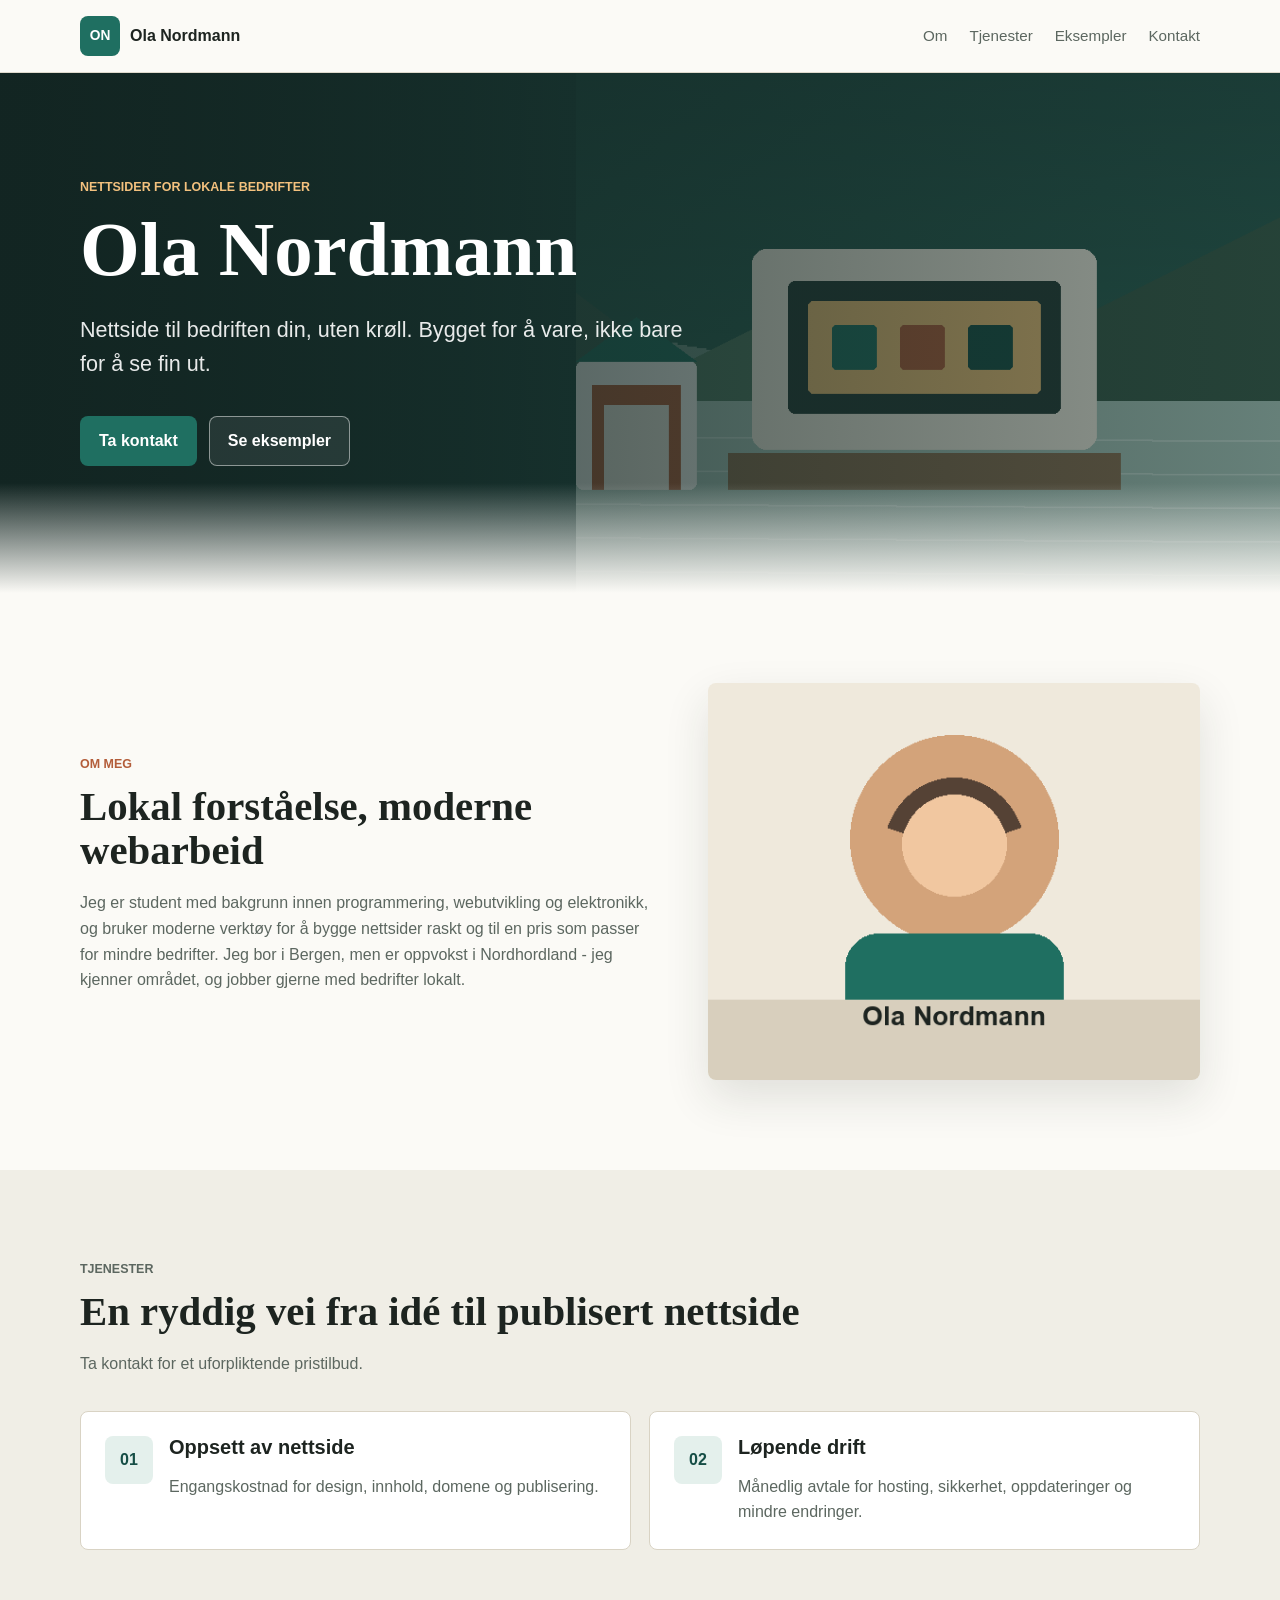
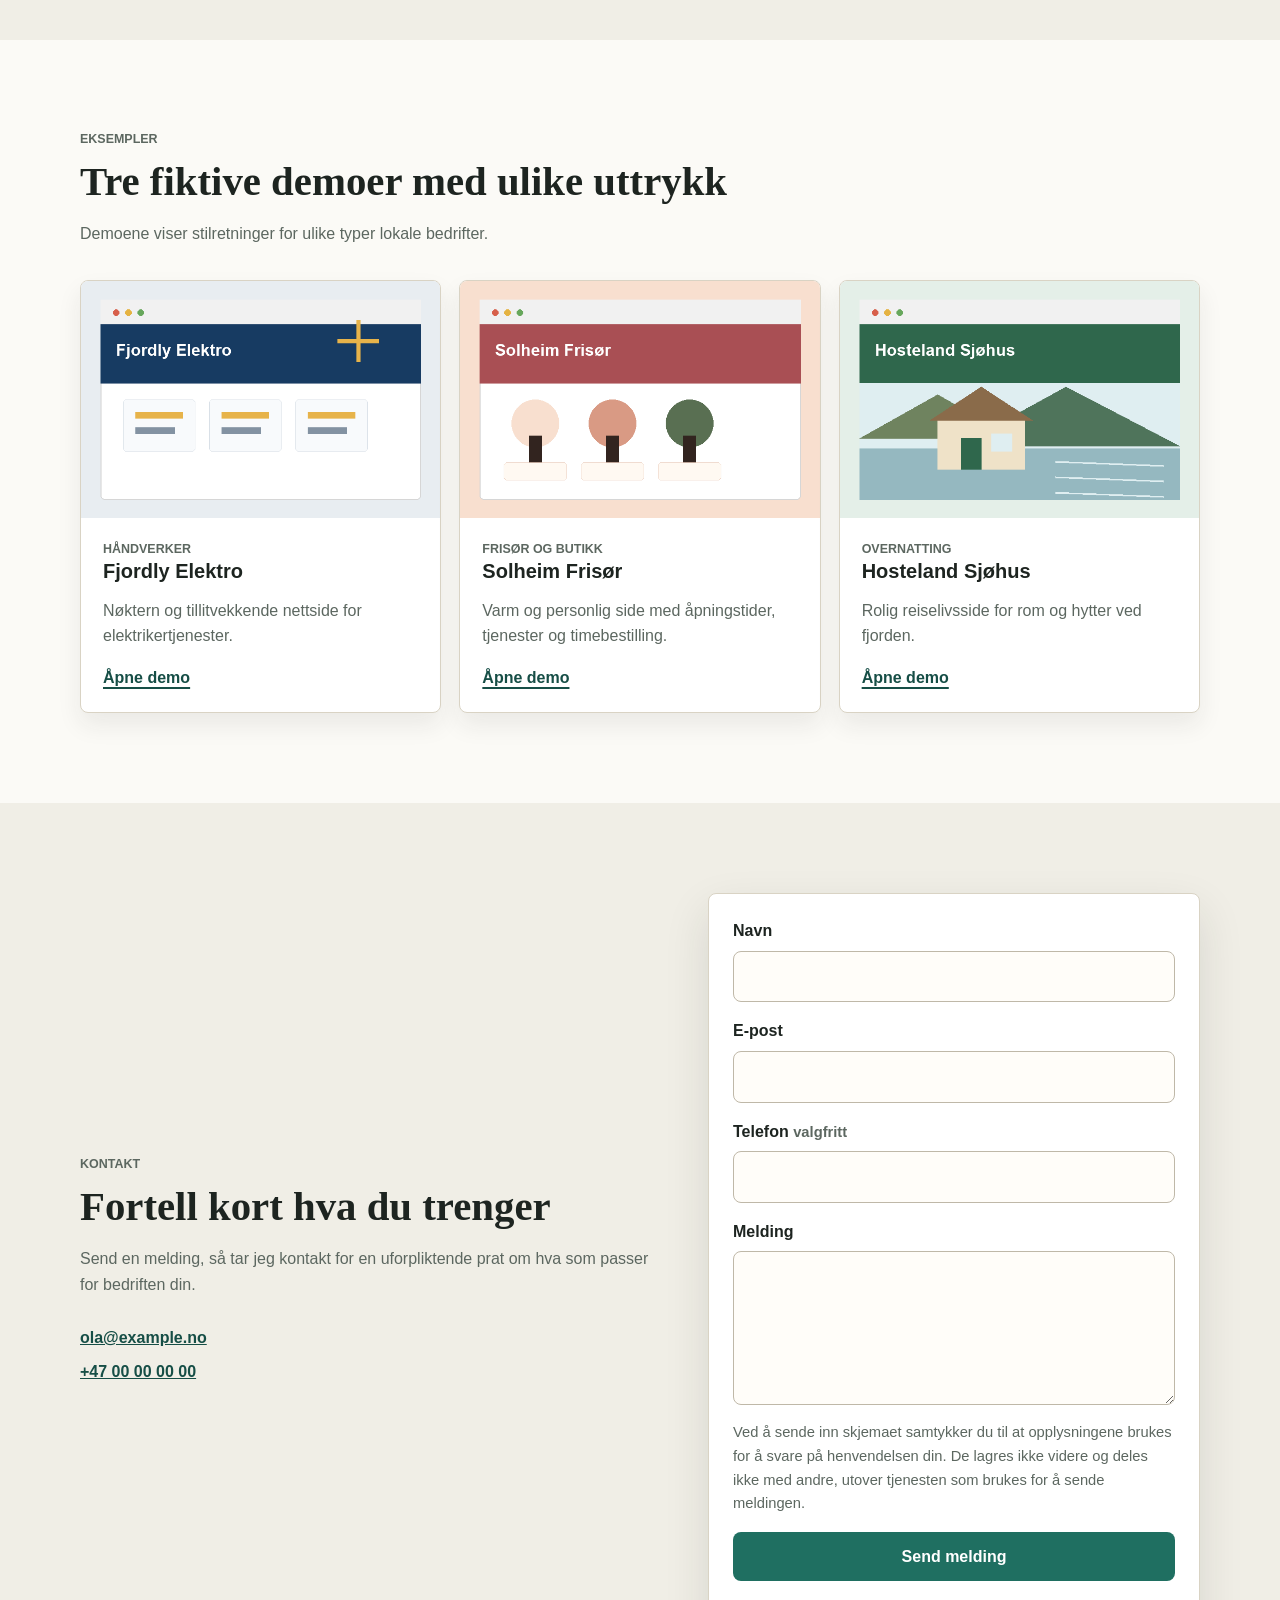
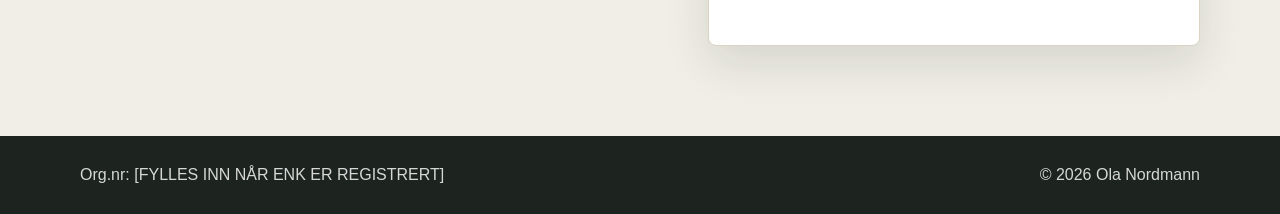
==== index.html @ 9a47fe60 "Rett filsti" ====
<!doctype html>
<html lang="no">
  <head>
    <meta charset="utf-8">
    <meta name="viewport" content="width=device-width, initial-scale=1">
    <title>Ola Nordmann | Nettsider for lokale bedrifter</title>
    <meta
      name="description"
      content="Ola Nordmann bygger ryddige, raske nettsider for lokale bedrifter i Nordhordland og Bergen."
    >
    <meta property="og:title" content="Ola Nordmann | Nettsider for lokale bedrifter">
    <meta
      property="og:description"
      content="Nettside til bedriften din, uten krøll. Bygget for å vare, ikke bare for å se fin ut."
    >
    <meta property="og:type" content="website">
    <meta property="og:image" content="https://elockbuster.github.io/kvingedaldigital/assets/og-image.png">
    <meta property="og:locale" content="nb_NO">
    <link rel="icon" href="./favicon.svg" type="image/svg+xml">
    <link rel="manifest" href="./site.webmanifest">
    <link rel="stylesheet" href="./styles.css?v=1">
  </head>
  <body>
    <a class="skip-link" href="#innhold">Hopp til innhold</a>

    <header class="site-header">
      <nav class="nav" aria-label="Hovedmeny">
        <a class="brand" href="./" aria-label="Ola Nordmann hjem">
          <span class="brand-mark" aria-hidden="true">ON</span>
          <span>Ola Nordmann</span>
        </a>
        <button class="nav-toggle" type="button" aria-expanded="false" aria-controls="nav-links">
          <span class="sr-only">Åpne meny</span>
          <span aria-hidden="true"></span>
          <span aria-hidden="true"></span>
          <span aria-hidden="true"></span>
        </button>
        <div class="nav-links" id="nav-links">
          <a href="#om">Om</a>
          <a href="#tjenester">Tjenester</a>
          <a href="#eksempler">Eksempler</a>
          <a href="#kontakt">Kontakt</a>
        </div>
      </nav>
    </header>

    <main id="innhold">
      <section class="hero" aria-labelledby="hero-title">
        <div class="hero-bg" aria-hidden="true"></div>
        <div class="container hero-inner">
          <p class="eyebrow">Nettsider for lokale bedrifter</p>
          <h1 id="hero-title">Ola Nordmann</h1>
          <p class="hero-text">
            Nettside til bedriften din, uten krøll. Bygget for å vare, ikke bare for å se fin ut.
          </p>
          <div class="hero-actions">
            <a class="button primary" href="#kontakt">Ta kontakt</a>
            <a class="button secondary" href="#eksempler">Se eksempler</a>
          </div>
        </div>
      </section>

      <section class="intro-band" id="om" aria-labelledby="om-title">
        <div class="container intro-grid">
          <div>
            <p class="section-label">Om meg</p>
            <h2 id="om-title">Lokal forståelse, moderne webarbeid</h2>
            <p>
              Jeg er student med bakgrunn innen programmering, webutvikling og elektronikk,
              og bruker moderne verktøy for å bygge nettsider raskt og til en pris som passer
              for mindre bedrifter. Jeg bor i Bergen, men er oppvokst i Nordhordland - jeg
              kjenner området, og jobber gjerne med bedrifter lokalt.
            </p>
          </div>
          <img
            class="portrait"
            src="./assets/profile-placeholder.png"
            alt="Illustrert profilplassholder for Ola Nordmann"
            width="520"
            height="420"
          >
        </div>
      </section>

      <section class="services-section" id="tjenester" aria-labelledby="tjenester-title">
        <div class="container">
          <div class="section-heading">
            <p class="section-label">Tjenester</p>
            <h2 id="tjenester-title">En ryddig vei fra idé til publisert nettside</h2>
            <p>Ta kontakt for et uforpliktende pristilbud.</p>
          </div>

          <div class="service-list">
            <article class="service-item">
              <div class="service-icon" aria-hidden="true">01</div>
              <div>
                <h3>Oppsett av nettside</h3>
                <p>Engangskostnad for design, innhold, domene og publisering.</p>
              </div>
            </article>
            <article class="service-item">
              <div class="service-icon" aria-hidden="true">02</div>
              <div>
                <h3>Løpende drift</h3>
                <p>Månedlig avtale for hosting, sikkerhet, oppdateringer og mindre endringer.</p>
              </div>
            </article>
          </div>
        </div>
      </section>

      <section class="examples-section" id="eksempler" aria-labelledby="eksempler-title">
        <div class="container">
          <div class="section-heading">
            <p class="section-label">Eksempler</p>
            <h2 id="eksempler-title">Tre fiktive demoer med ulike uttrykk</h2>
            <p>Demoene viser stilretninger for ulike typer lokale bedrifter.</p>
          </div>

          <div class="demo-grid">
            <article class="demo-card">
              <img src="./assets/demo-handverker.png" alt="Forhåndsvisning av demo for Fjordly Elektro" width="700" height="460">
              <div class="demo-card-body">
                <p class="demo-type">Håndverker</p>
                <h3>Fjordly Elektro</h3>
                <p>Nøktern og tillitvekkende nettside for elektrikertjenester.</p>
                <a class="text-link" href="./demo/handverker.html" target="_blank" rel="noopener">Åpne demo</a>
              </div>
            </article>
            <article class="demo-card">
              <img src="./assets/demo-frisor.png" alt="Forhåndsvisning av demo for Solheim Frisør" width="700" height="460">
              <div class="demo-card-body">
                <p class="demo-type">Frisør og butikk</p>
                <h3>Solheim Frisør</h3>
                <p>Varm og personlig side med åpningstider, tjenester og timebestilling.</p>
                <a class="text-link" href="./demo/frisor.html" target="_blank" rel="noopener">Åpne demo</a>
              </div>
            </article>
            <article class="demo-card">
              <img src="./assets/demo-overnatting.png" alt="Forhåndsvisning av demo for Hosteland Sjøhus" width="700" height="460">
              <div class="demo-card-body">
                <p class="demo-type">Overnatting</p>
                <h3>Hosteland Sjøhus</h3>
                <p>Rolig reiselivsside for rom og hytter ved fjorden.</p>
                <a class="text-link" href="./demo/overnatting.html" target="_blank" rel="noopener">Åpne demo</a>
              </div>
            </article>
          </div>
        </div>
      </section>

      <section class="contact-section" id="kontakt" aria-labelledby="kontakt-title">
        <div class="container contact-grid">
          <div>
            <p class="section-label">Kontakt</p>
            <h2 id="kontakt-title">Fortell kort hva du trenger</h2>
            <p>
              Send en melding, så tar jeg kontakt for en uforpliktende prat om hva som passer
              for bedriften din.
            </p>
            <div class="contact-lines" aria-label="Kontaktinformasjon">
              <a href="mailto:ola@example.no">ola@example.no</a>
              <a href="tel:+4700000000">+47 00 00 00 00</a>
            </div>
          </div>

          <form class="contact-form" id="contact-form" novalidate>
            <div class="form-row">
              <label for="name">Navn</label>
              <input id="name" name="name" type="text" autocomplete="name" required>
            </div>
            <div class="form-row">
              <label for="email">E-post</label>
              <input id="email" name="email" type="email" autocomplete="email" required>
            </div>
            <div class="form-row">
              <label for="phone">Telefon <span>valgfritt</span></label>
              <input id="phone" name="phone" type="tel" autocomplete="tel">
            </div>
            <div class="form-row">
              <label for="message">Melding</label>
              <textarea id="message" name="message" rows="5" required></textarea>
            </div>
            <div class="honeypot" aria-hidden="true">
              <label for="company">Firma</label>
              <input id="company" name="company" type="text" tabindex="-1" autocomplete="off">
            </div>
            <p class="privacy">
              Ved å sende inn skjemaet samtykker du til at opplysningene brukes for å svare
              på henvendelsen din. De lagres ikke videre og deles ikke med andre, utover
              tjenesten som brukes for å sende meldingen.
            </p>
            <button class="button primary" type="submit">Send melding</button>
            <p class="form-status" id="form-status" role="status" aria-live="polite"></p>
          </form>
        </div>
      </section>
    </main>

    <footer class="footer">
      <div class="container footer-inner">
        <p>Org.nr: [FYLLES INN NÅR ENK ER REGISTRERT]</p>
        <p>© 2026 Ola Nordmann</p>
      </div>
    </footer>

    <script src="./script.js?v=1"></script>
  </body>
</html>
---- styles.css ----
:root {
  --ink: #1d2420;
  --muted: #5c6760;
  --paper: #fbfaf6;
  --soft: #f0eee6;
  --line: #d9d3c4;
  --accent: #1f6f61;
  --accent-dark: #164e46;
  --clay: #b35d3a;
  --white: #ffffff;
  --shadow: 0 18px 45px rgba(32, 39, 34, 0.12);
  font-family: Arial, Helvetica, sans-serif;
}

* {
  box-sizing: border-box;
}

html {
  scroll-behavior: smooth;
}

body {
  margin: 0;
  background: var(--paper);
  color: var(--ink);
  font-size: 16px;
  line-height: 1.6;
}

img {
  display: block;
  max-width: 100%;
  height: auto;
}

a {
  color: inherit;
}

button,
input,
textarea {
  font: inherit;
}

:focus-visible {
  outline: 3px solid #e0a149;
  outline-offset: 3px;
}

.skip-link {
  position: absolute;
  top: 10px;
  left: 10px;
  z-index: 20;
  transform: translateY(-150%);
  background: var(--ink);
  color: var(--white);
  padding: 10px 14px;
}

.skip-link:focus {
  transform: translateY(0);
}

.sr-only {
  position: absolute;
  width: 1px;
  height: 1px;
  padding: 0;
  margin: -1px;
  overflow: hidden;
  clip: rect(0, 0, 0, 0);
  white-space: nowrap;
  border: 0;
}

.container {
  width: min(1120px, calc(100% - 40px));
  margin-inline: auto;
}

.site-header {
  position: sticky;
  top: 0;
  z-index: 10;
  background: rgba(251, 250, 246, 0.92);
  border-bottom: 1px solid rgba(217, 211, 196, 0.8);
  backdrop-filter: blur(12px);
}

.nav {
  width: min(1120px, calc(100% - 40px));
  min-height: 72px;
  margin-inline: auto;
  display: flex;
  align-items: center;
  justify-content: space-between;
  gap: 24px;
}

.brand {
  display: inline-flex;
  align-items: center;
  gap: 10px;
  color: var(--ink);
  font-weight: 700;
  text-decoration: none;
}

.brand-mark {
  display: grid;
  place-items: center;
  width: 40px;
  height: 40px;
  background: var(--accent);
  color: var(--white);
  border-radius: 8px;
  font-size: 0.86rem;
}

.nav-links {
  display: flex;
  align-items: center;
  gap: 22px;
  color: var(--muted);
  font-size: 0.95rem;
}

.nav-links a {
  text-decoration: none;
}

.nav-links a:hover {
  color: var(--accent-dark);
}

.nav-toggle {
  display: none;
  width: 44px;
  height: 44px;
  border: 1px solid var(--line);
  border-radius: 8px;
  background: var(--white);
}

.nav-toggle span[aria-hidden="true"] {
  display: block;
  width: 18px;
  height: 2px;
  margin: 4px auto;
  background: var(--ink);
}

.hero {
  position: relative;
  min-height: 520px;
  display: grid;
  align-items: center;
  overflow: hidden;
  isolation: isolate;
  background: #1c3732;
}

.hero-bg {
  position: absolute;
  inset: 0;
  z-index: -2;
  background-image: linear-gradient(90deg, rgba(18, 37, 34, 0.88), rgba(18, 37, 34, 0.44)), url("./assets/hero-local-web.png");
  background-position: center;
  background-size: cover;
}

.hero::after {
  content: "";
  position: absolute;
  inset: auto 0 0;
  height: 110px;
  background: linear-gradient(180deg, rgba(251, 250, 246, 0), var(--paper));
  z-index: -1;
}

.hero-inner {
  padding: 82px 0 104px;
  color: var(--white);
}

.eyebrow,
.section-label,
.demo-type {
  margin: 0 0 10px;
  color: var(--clay);
  font-weight: 700;
  text-transform: uppercase;
  font-size: 0.78rem;
  letter-spacing: 0;
}

.hero .eyebrow {
  color: #f3c17e;
}

h1,
h2,
h3,
p {
  overflow-wrap: anywhere;
}

h1,
h2,
h3 {
  margin: 0;
  line-height: 1.1;
}

h1 {
  max-width: 760px;
  font-family: Georgia, "Times New Roman", serif;
  font-size: 4.8rem;
  font-weight: 700;
}

h2 {
  font-family: Georgia, "Times New Roman", serif;
  font-size: 2.55rem;
}

h3 {
  font-size: 1.25rem;
}

.hero-text {
  max-width: 620px;
  margin: 20px 0 0;
  font-size: 1.35rem;
  color: rgba(255, 255, 255, 0.9);
}

.hero-actions {
  display: flex;
  flex-wrap: wrap;
  gap: 12px;
  margin-top: 34px;
}

.button {
  display: inline-flex;
  align-items: center;
  justify-content: center;
  min-height: 46px;
  padding: 11px 18px;
  border: 1px solid transparent;
  border-radius: 8px;
  font-weight: 700;
  text-decoration: none;
  cursor: pointer;
}

.button.primary {
  background: var(--accent);
  color: var(--white);
}

.button.primary:hover {
  background: var(--accent-dark);
}

.button.secondary {
  border-color: rgba(255, 255, 255, 0.48);
  color: var(--white);
  background: rgba(255, 255, 255, 0.08);
}

.intro-band,
.services-section,
.examples-section,
.contact-section {
  padding: 90px 0;
}

.intro-grid,
.contact-grid {
  display: grid;
  grid-template-columns: minmax(0, 1fr) minmax(280px, 0.86fr);
  gap: 56px;
  align-items: center;
}

.intro-grid p:not(.section-label),
.section-heading p,
.contact-grid p {
  color: var(--muted);
}

.portrait {
  border-radius: 8px;
  box-shadow: var(--shadow);
}

.services-section,
.contact-section {
  background: var(--soft);
}

.section-heading {
  max-width: 720px;
  margin-bottom: 34px;
}

.service-list {
  display: grid;
  grid-template-columns: repeat(2, minmax(0, 1fr));
  gap: 18px;
}

.service-item {
  display: grid;
  grid-template-columns: auto 1fr;
  gap: 16px;
  padding: 24px;
  background: var(--white);
  border: 1px solid var(--line);
  border-radius: 8px;
}

.service-icon {
  display: grid;
  place-items: center;
  width: 48px;
  height: 48px;
  border-radius: 8px;
  background: #e4f0ec;
  color: var(--accent-dark);
  font-weight: 800;
}

.service-item p,
.demo-card p {
  margin-bottom: 0;
  color: var(--muted);
}

.demo-grid {
  display: grid;
  grid-template-columns: repeat(3, minmax(0, 1fr));
  gap: 18px;
}

.demo-card {
  overflow: hidden;
  background: var(--white);
  border: 1px solid var(--line);
  border-radius: 8px;
  box-shadow: 0 12px 24px rgba(32, 39, 34, 0.08);
}

.demo-card img {
  width: 100%;
  aspect-ratio: 7 / 4.6;
  object-fit: cover;
}

.demo-card-body {
  padding: 22px;
}

.text-link {
  display: inline-flex;
  margin-top: 16px;
  color: var(--accent-dark);
  font-weight: 800;
  text-decoration-thickness: 2px;
  text-underline-offset: 4px;
}

.contact-lines {
  display: grid;
  gap: 8px;
  margin-top: 28px;
}

.contact-lines a {
  color: var(--accent-dark);
  font-weight: 700;
}

.contact-form {
  display: grid;
  gap: 16px;
  padding: 24px;
  background: var(--white);
  border: 1px solid var(--line);
  border-radius: 8px;
  box-shadow: var(--shadow);
}

.form-row {
  display: grid;
  gap: 7px;
}

.form-row label {
  font-weight: 700;
}

.form-row span,
.privacy {
  color: var(--muted);
  font-size: 0.92rem;
}

input,
textarea {
  width: 100%;
  border: 1px solid #bfb8a8;
  border-radius: 8px;
  background: #fffdf9;
  color: var(--ink);
  padding: 12px 13px;
}

textarea {
  resize: vertical;
}

.honeypot {
  display: none;
}

.privacy {
  margin: 0;
}

.form-status {
  min-height: 24px;
  margin: 0;
  font-weight: 700;
}

.form-status.success {
  color: #1f6f61;
}

.form-status.error {
  color: #9c2f24;
}

.footer {
  padding: 26px 0;
  background: var(--ink);
  color: rgba(255, 255, 255, 0.82);
}

.footer-inner {
  display: flex;
  justify-content: space-between;
  gap: 18px;
  flex-wrap: wrap;
}

.footer p {
  margin: 0;
}

@media (max-width: 900px) {
  h1 {
    font-size: 3.5rem;
  }

  h2 {
    font-size: 2.1rem;
  }

  .intro-grid,
  .contact-grid,
  .service-list,
  .demo-grid {
    grid-template-columns: 1fr;
  }
}

@media (max-width: 700px) {
  .container,
  .nav {
    width: min(100% - 28px, 1120px);
  }

  .nav-toggle {
    display: inline-block;
  }

  .nav-links {
    position: absolute;
    top: 72px;
    right: 14px;
    left: 14px;
    display: none;
    padding: 14px;
    background: var(--white);
    border: 1px solid var(--line);
    border-radius: 8px;
    box-shadow: var(--shadow);
  }

  .nav-links.open {
    display: grid;
  }

  .hero {
    min-height: 500px;
  }

  .hero-bg {
    background-image: linear-gradient(90deg, rgba(18, 37, 34, 0.9), rgba(18, 37, 34, 0.65)), url("./assets/hero-local-web.png");
  }

  .hero-inner {
    padding: 58px 0 86px;
  }

  h1 {
    font-size: 2.75rem;
  }

  .hero-text {
    font-size: 1.12rem;
  }

  .intro-band,
  .services-section,
  .examples-section,
  .contact-section {
    padding: 62px 0;
  }

  .contact-form,
  .service-item {
    padding: 18px;
  }
}
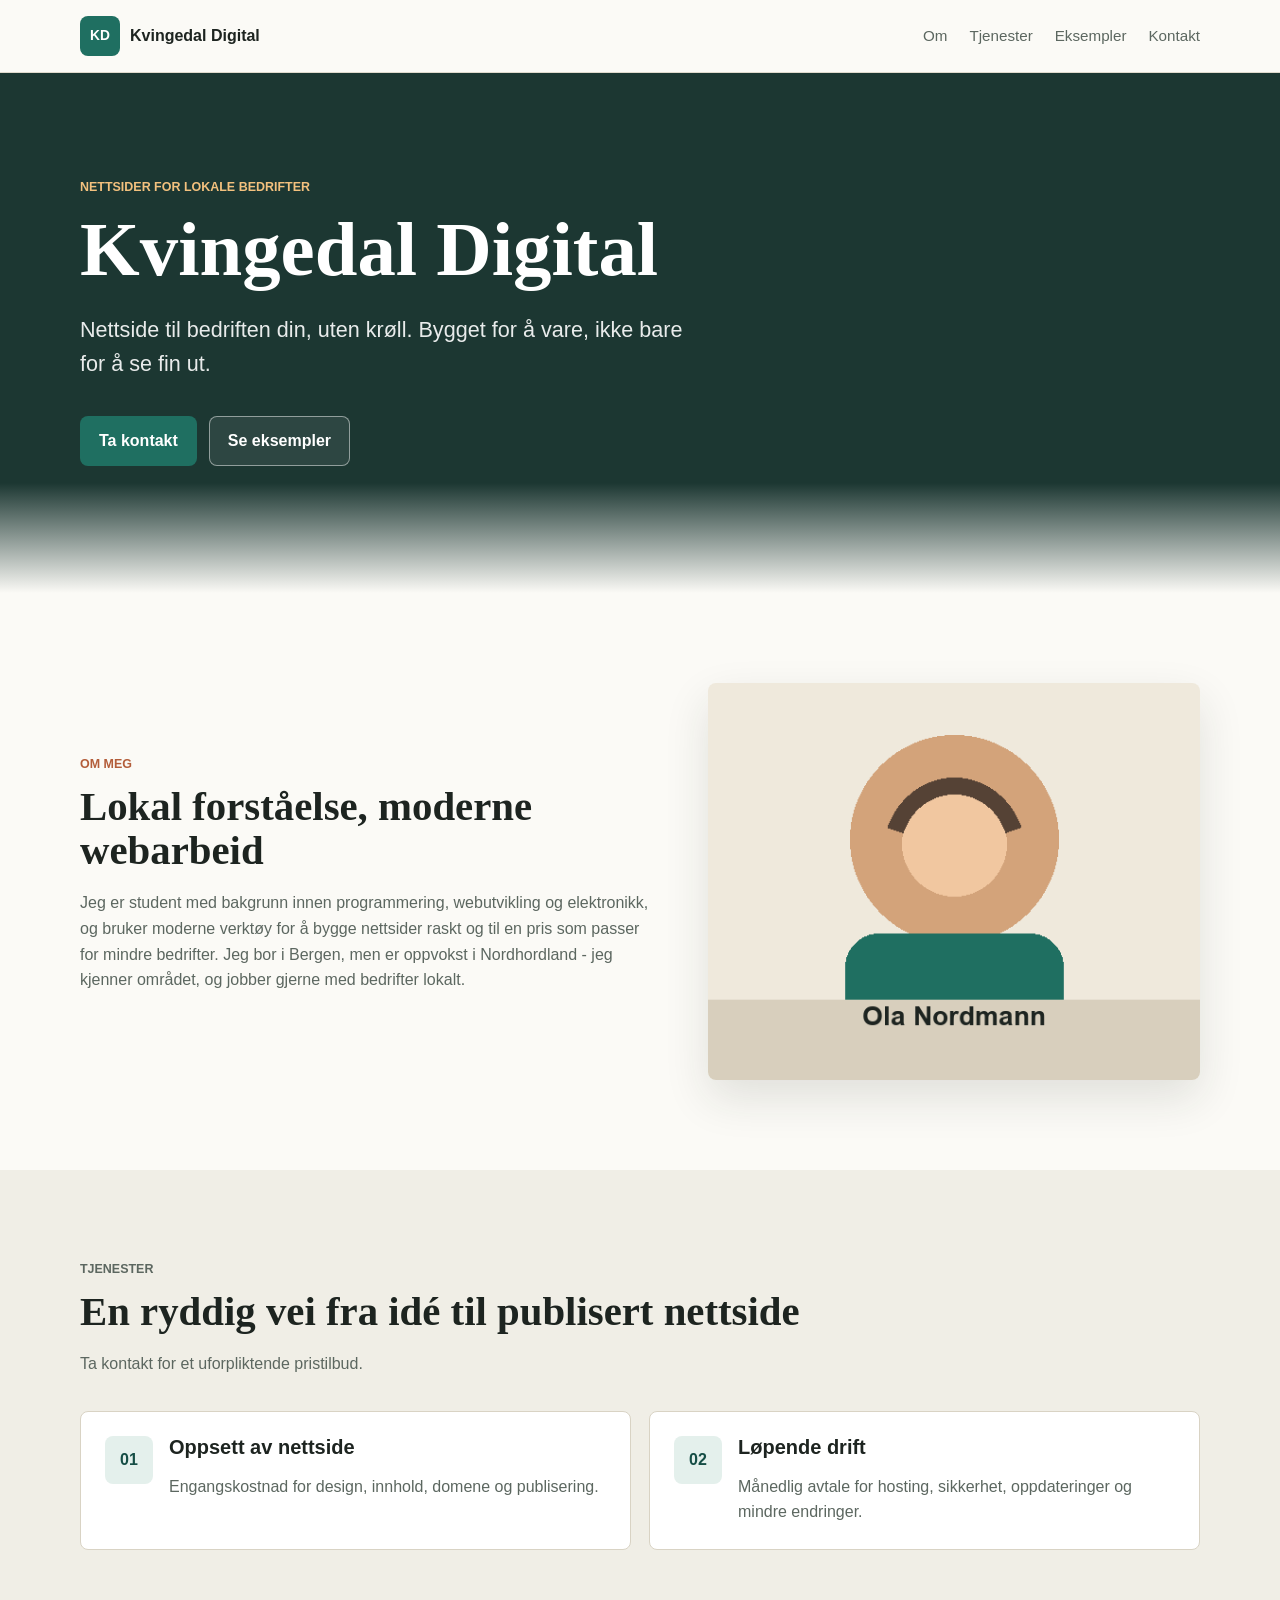
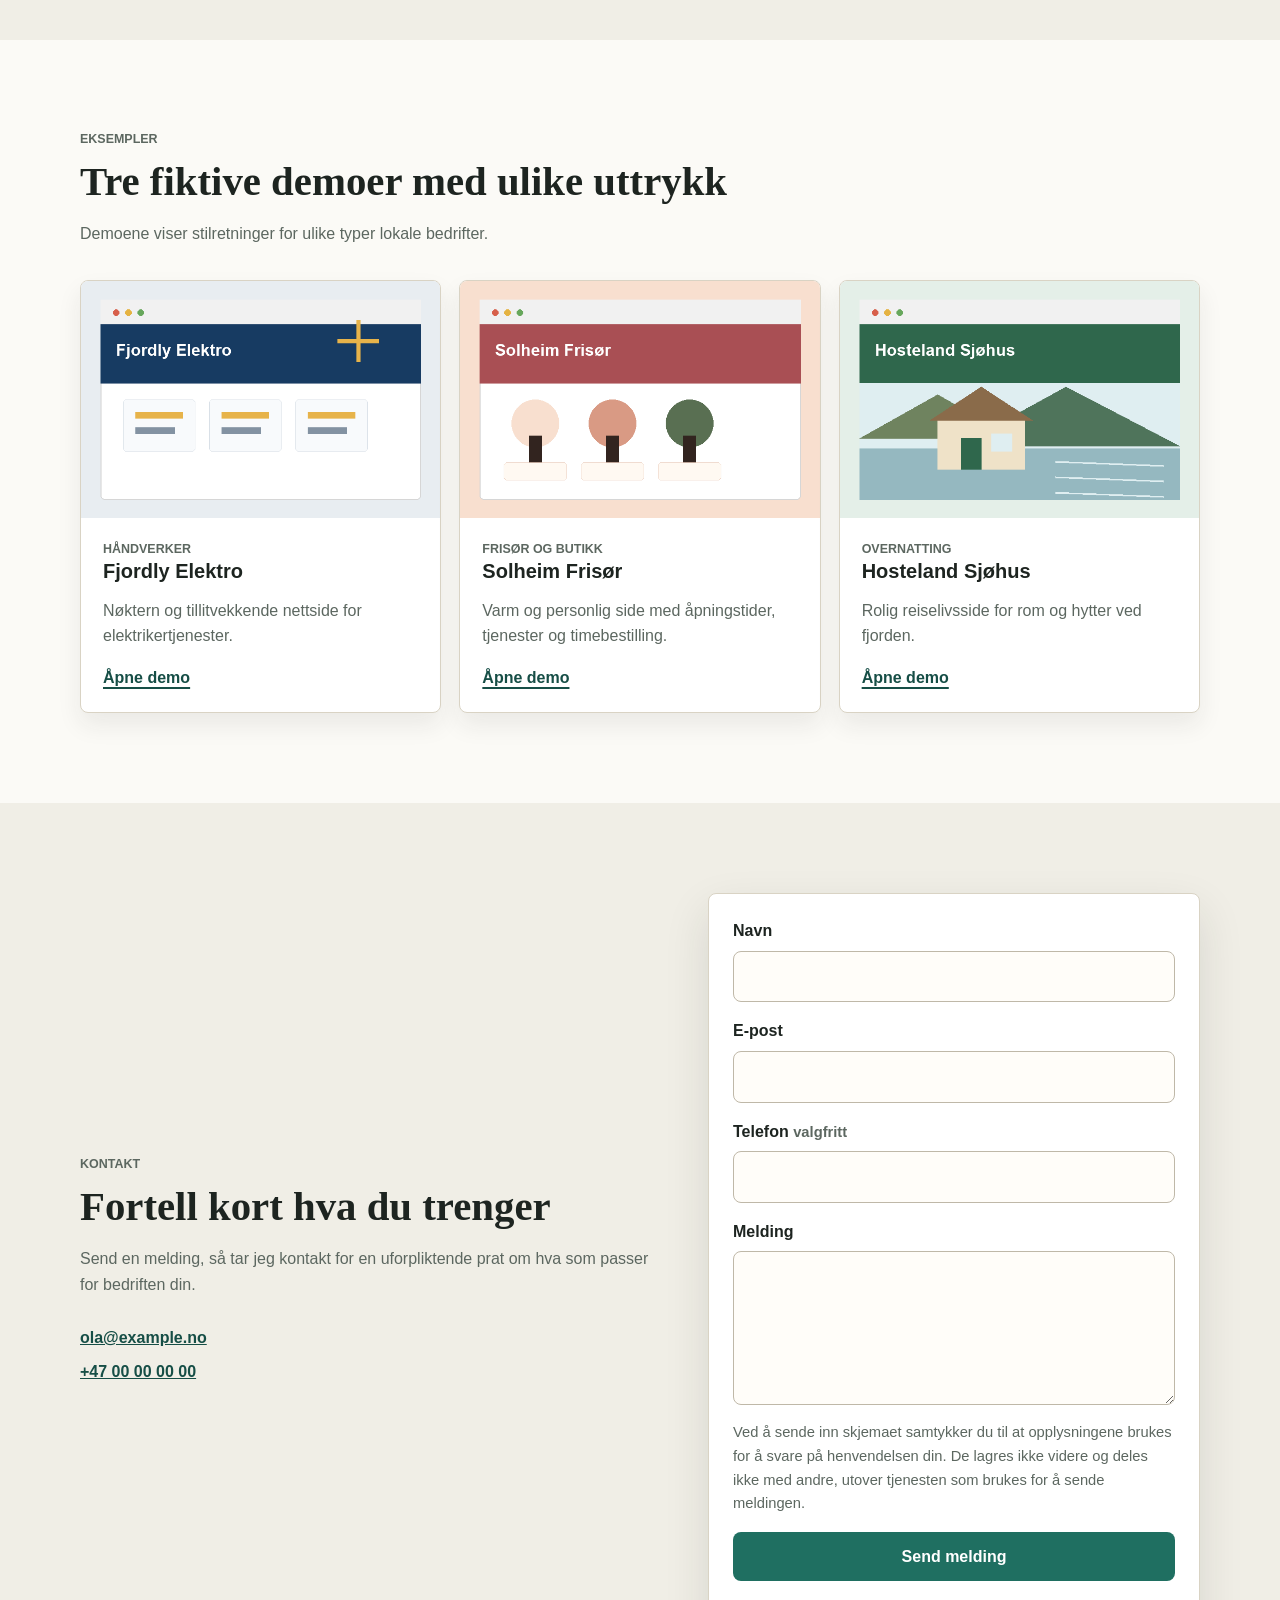
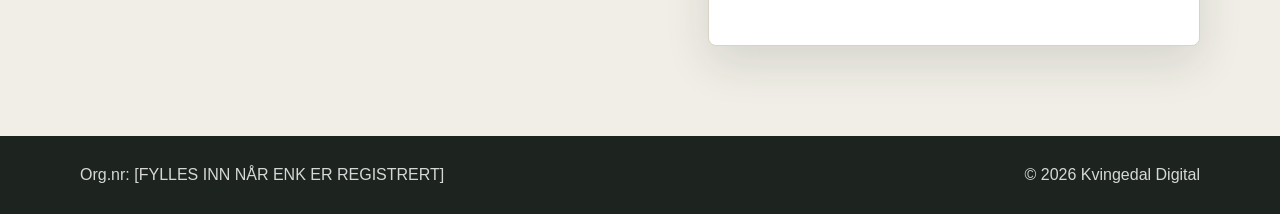
==== commit 209abb56: "Endra navn på nettside" ====
--- a/index.html
+++ b/index.html
@@ -3,12 +3,12 @@
   <head>
     <meta charset="utf-8">
     <meta name="viewport" content="width=device-width, initial-scale=1">
-    <title>Ola Nordmann | Nettsider for lokale bedrifter</title>
+    <title>Kvingedal Digital | Nettsider for lokale bedrifter</title>
     <meta
       name="description"
-      content="Ola Nordmann bygger ryddige, raske nettsider for lokale bedrifter i Nordhordland og Bergen."
+      content="Kvingedal Digital bygger ryddige, raske nettsider for lokale bedrifter i Nordhordland og Bergen."
     >
-    <meta property="og:title" content="Ola Nordmann | Nettsider for lokale bedrifter">
+    <meta property="og:title" content="Kvingedal Digital | Nettsider for lokale bedrifter">
     <meta
       property="og:description"
       content="Nettside til bedriften din, uten krøll. Bygget for å vare, ikke bare for å se fin ut."
@@ -16,18 +16,18 @@
     <meta property="og:type" content="website">
     <meta property="og:image" content="https://elockbuster.github.io/kvingedaldigital/assets/og-image.png">
     <meta property="og:locale" content="nb_NO">
-    <link rel="icon" href="./favicon.svg" type="image/svg+xml">
+    <link rel="icon" href="./favicon.svg?v=2" type="image/svg+xml">
     <link rel="manifest" href="./site.webmanifest">
-    <link rel="stylesheet" href="./styles.css?v=1">
+    <link rel="stylesheet" href="./styles.css?v=2">
   </head>
   <body>
     <a class="skip-link" href="#innhold">Hopp til innhold</a>
 
     <header class="site-header">
       <nav class="nav" aria-label="Hovedmeny">
-        <a class="brand" href="./" aria-label="Ola Nordmann hjem">
-          <span class="brand-mark" aria-hidden="true">ON</span>
-          <span>Ola Nordmann</span>
+        <a class="brand" href="./" aria-label="Kvingedal Digital hjem">
+          <span class="brand-mark" aria-hidden="true">KD</span>
+          <span>Kvingedal Digital</span>
         </a>
         <button class="nav-toggle" type="button" aria-expanded="false" aria-controls="nav-links">
           <span class="sr-only">Åpne meny</span>
@@ -46,10 +46,9 @@
 
     <main id="innhold">
       <section class="hero" aria-labelledby="hero-title">
-        <div class="hero-bg" aria-hidden="true"></div>
         <div class="container hero-inner">
           <p class="eyebrow">Nettsider for lokale bedrifter</p>
-          <h1 id="hero-title">Ola Nordmann</h1>
+          <h1 id="hero-title">Kvingedal Digital</h1>
           <p class="hero-text">
             Nettside til bedriften din, uten krøll. Bygget for å vare, ikke bare for å se fin ut.
           </p>
@@ -75,7 +74,7 @@
           <img
             class="portrait"
             src="./assets/profile-placeholder.png"
-            alt="Illustrert profilplassholder for Ola Nordmann"
+            alt="Illustrert profilplassholder"
             width="520"
             height="420"
           >
@@ -200,7 +199,7 @@
     <footer class="footer">
       <div class="container footer-inner">
         <p>Org.nr: [FYLLES INN NÅR ENK ER REGISTRERT]</p>
-        <p>© 2026 Ola Nordmann</p>
+        <p>© 2026 Kvingedal Digital</p>
       </div>
     </footer>
 
--- a/styles.css
+++ b/styles.css
@@ -163,15 +163,6 @@
   background: #1c3732;
 }
 
-.hero-bg {
-  position: absolute;
-  inset: 0;
-  z-index: -2;
-  background-image: linear-gradient(90deg, rgba(18, 37, 34, 0.88), rgba(18, 37, 34, 0.44)), url("./assets/hero-local-web.png");
-  background-position: center;
-  background-size: cover;
-}
-
 .hero::after {
   content: "";
   position: absolute;
@@ -512,10 +503,6 @@
     min-height: 500px;
   }
 
-  .hero-bg {
-    background-image: linear-gradient(90deg, rgba(18, 37, 34, 0.9), rgba(18, 37, 34, 0.65)), url("./assets/hero-local-web.png");
-  }
-
   .hero-inner {
     padding: 58px 0 86px;
   }
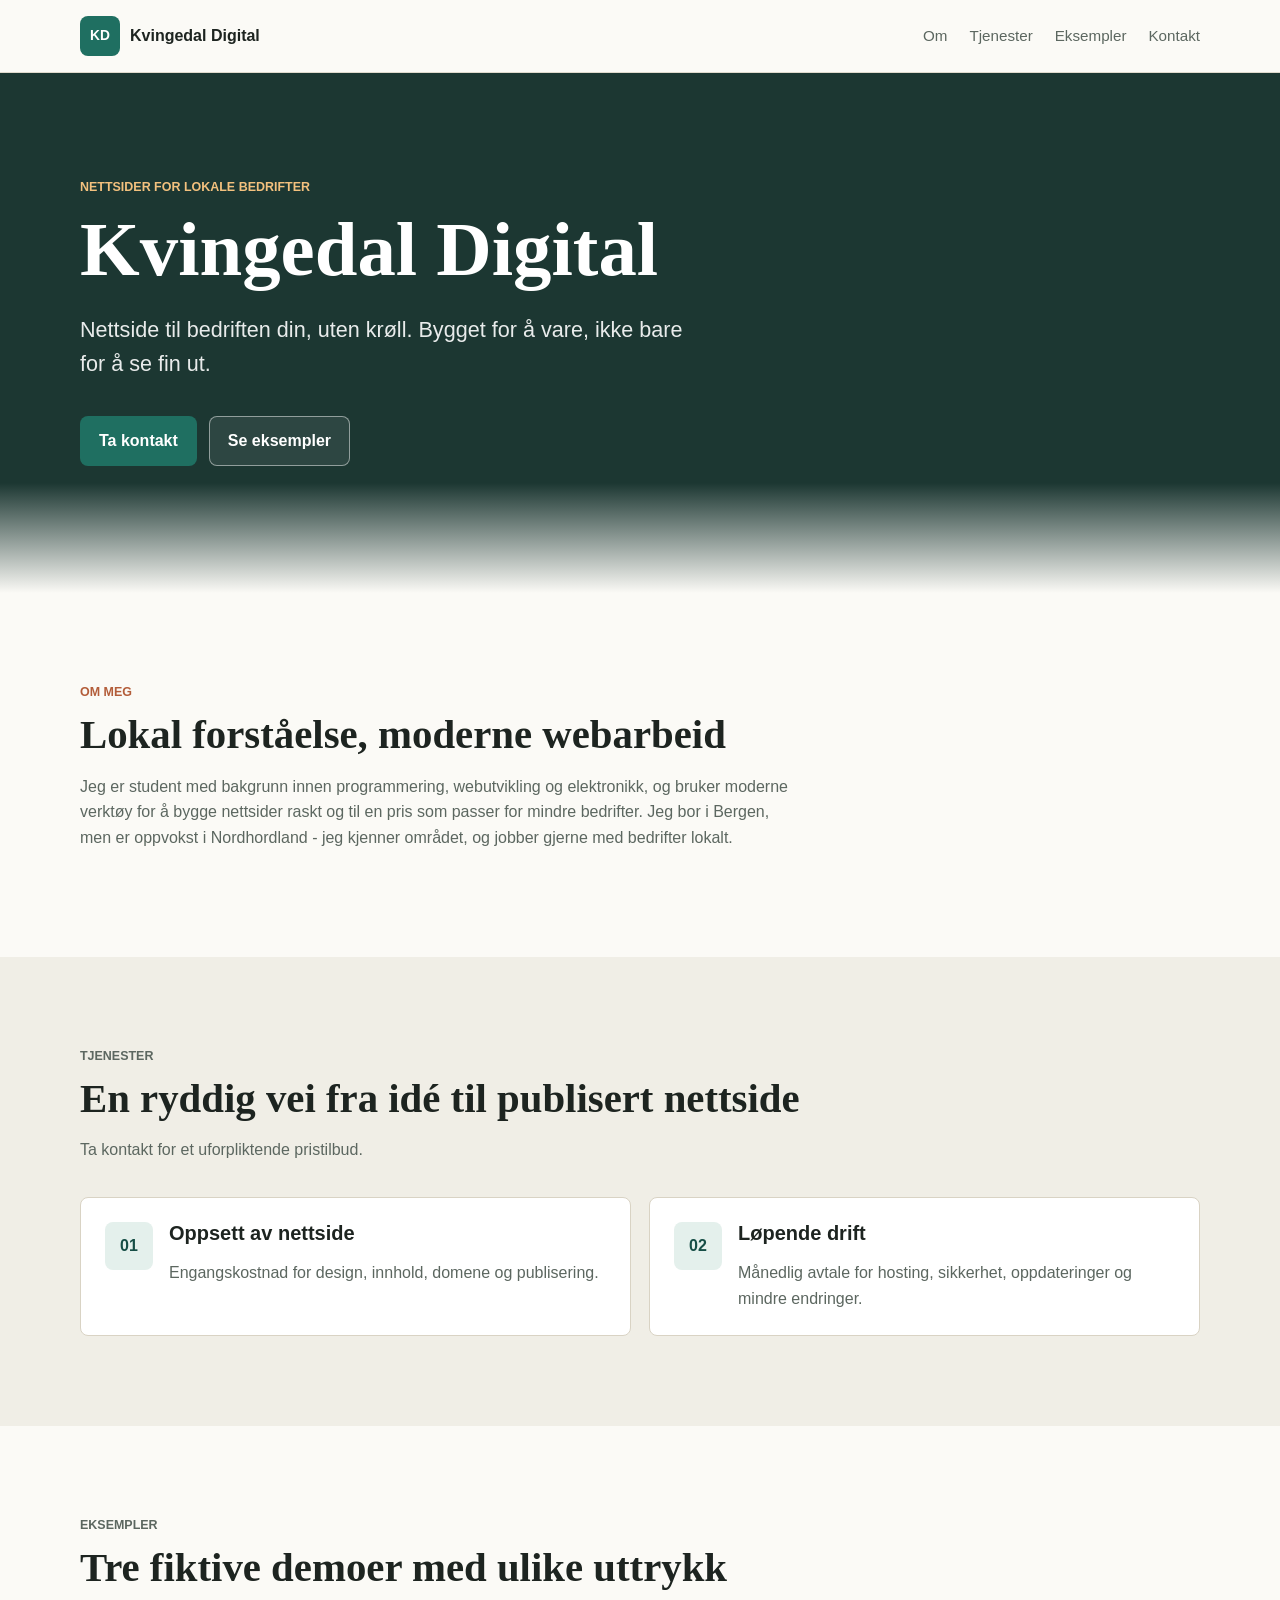
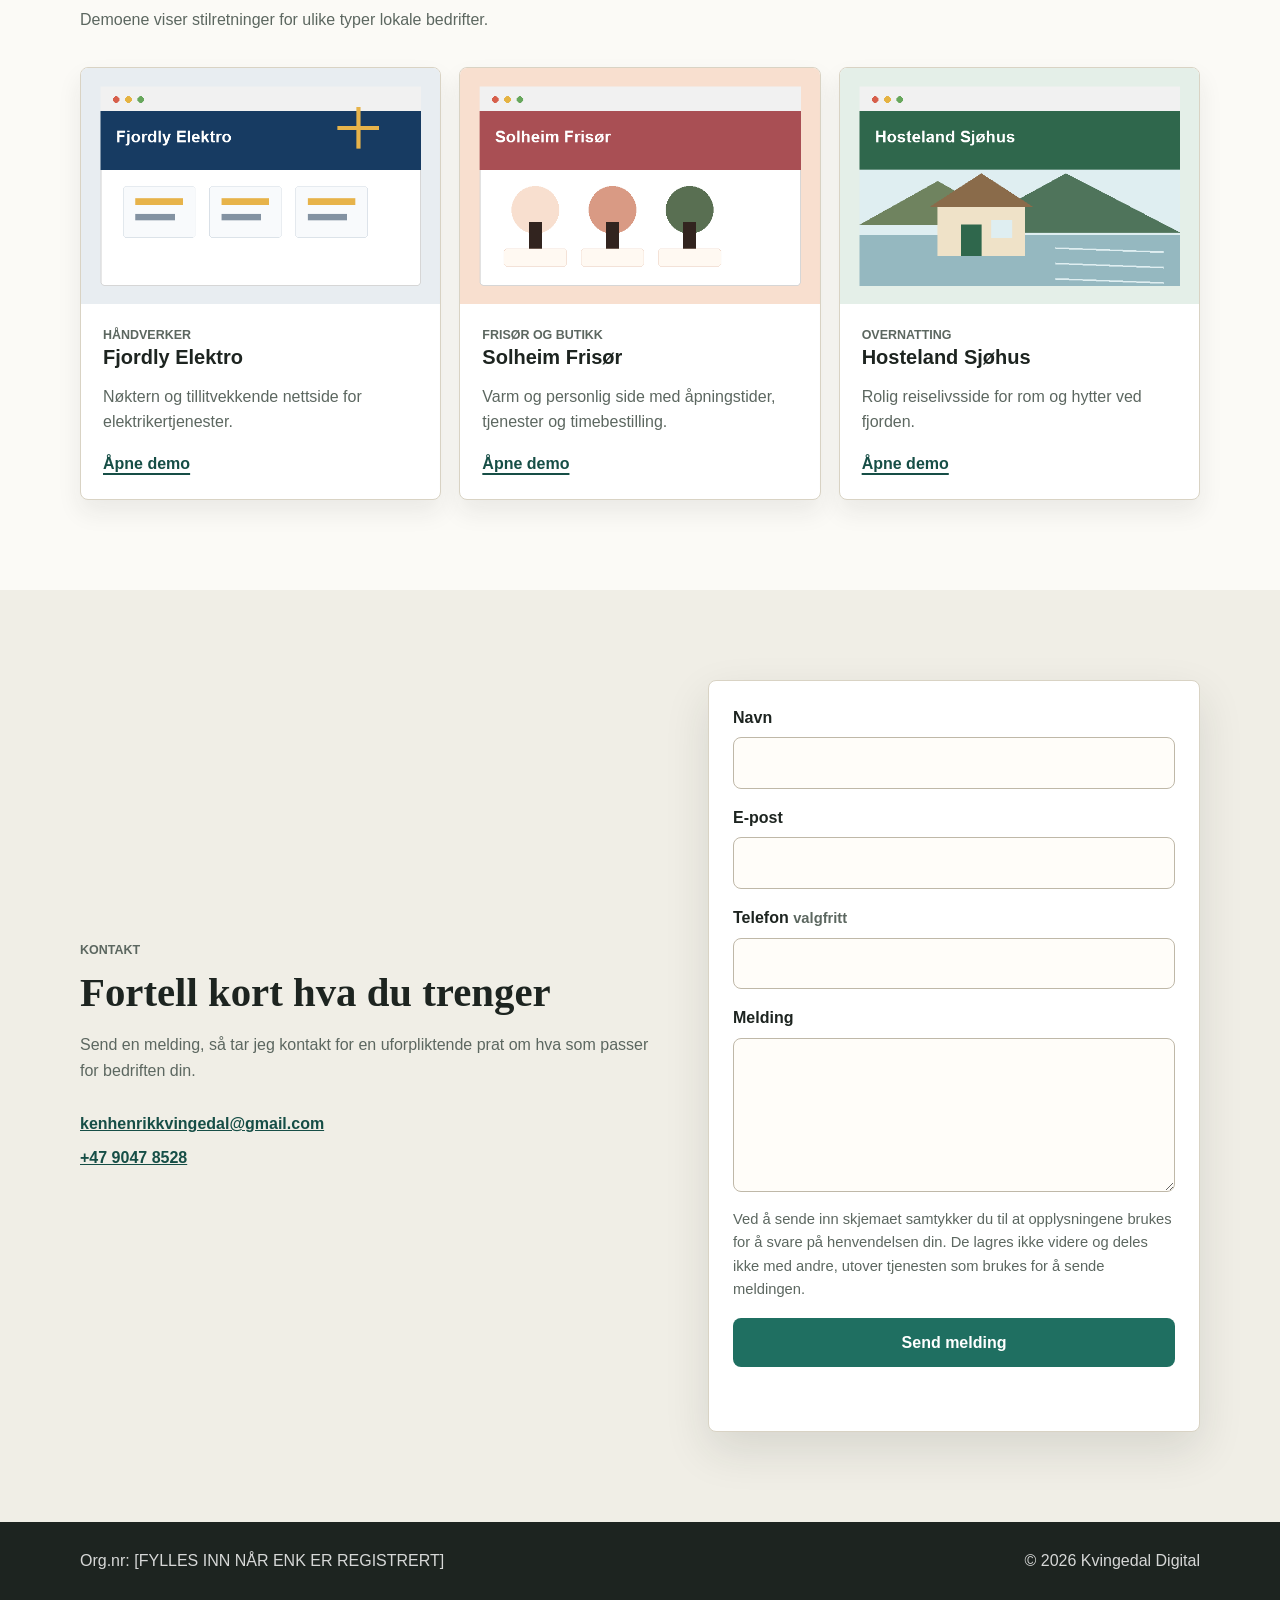
==== commit e88a2336: "Endra tlfnr og epost" ====
--- a/index.html
+++ b/index.html
@@ -18,7 +18,7 @@
     <meta property="og:locale" content="nb_NO">
     <link rel="icon" href="./favicon.svg?v=2" type="image/svg+xml">
     <link rel="manifest" href="./site.webmanifest">
-    <link rel="stylesheet" href="./styles.css?v=2">
+    <link rel="stylesheet" href="./styles.css?v=3">
   </head>
   <body>
     <a class="skip-link" href="#innhold">Hopp til innhold</a>
@@ -60,7 +60,7 @@
       </section>
 
       <section class="intro-band" id="om" aria-labelledby="om-title">
-        <div class="container intro-grid">
+        <div class="container intro-content">
           <div>
             <p class="section-label">Om meg</p>
             <h2 id="om-title">Lokal forståelse, moderne webarbeid</h2>
@@ -71,13 +71,6 @@
               kjenner området, og jobber gjerne med bedrifter lokalt.
             </p>
           </div>
-          <img
-            class="portrait"
-            src="./assets/profile-placeholder.png"
-            alt="Illustrert profilplassholder"
-            width="520"
-            height="420"
-          >
         </div>
       </section>
 
@@ -158,8 +151,8 @@
               for bedriften din.
             </p>
             <div class="contact-lines" aria-label="Kontaktinformasjon">
-              <a href="mailto:ola@example.no">ola@example.no</a>
-              <a href="tel:+4700000000">+47 00 00 00 00</a>
+              <a href="mailto:kenhenrikkvingedal@gmail.com">kenhenrikkvingedal@gmail.com</a>
+              <a href="tel:+4790478528">+47 9047 8528</a>
             </div>
           </div>
 
--- a/styles.css
+++ b/styles.css
@@ -271,7 +271,6 @@
   padding: 90px 0;
 }
 
-.intro-grid,
 .contact-grid {
   display: grid;
   grid-template-columns: minmax(0, 1fr) minmax(280px, 0.86fr);
@@ -279,15 +278,14 @@
   align-items: center;
 }
 
-.intro-grid p:not(.section-label),
+.intro-content p:not(.section-label),
 .section-heading p,
 .contact-grid p {
   color: var(--muted);
 }
 
-.portrait {
-  border-radius: 8px;
-  box-shadow: var(--shadow);
+.intro-content > div {
+  max-width: 720px;
 }
 
 .services-section,
@@ -464,7 +462,6 @@
     font-size: 2.1rem;
   }
 
-  .intro-grid,
   .contact-grid,
   .service-list,
   .demo-grid {
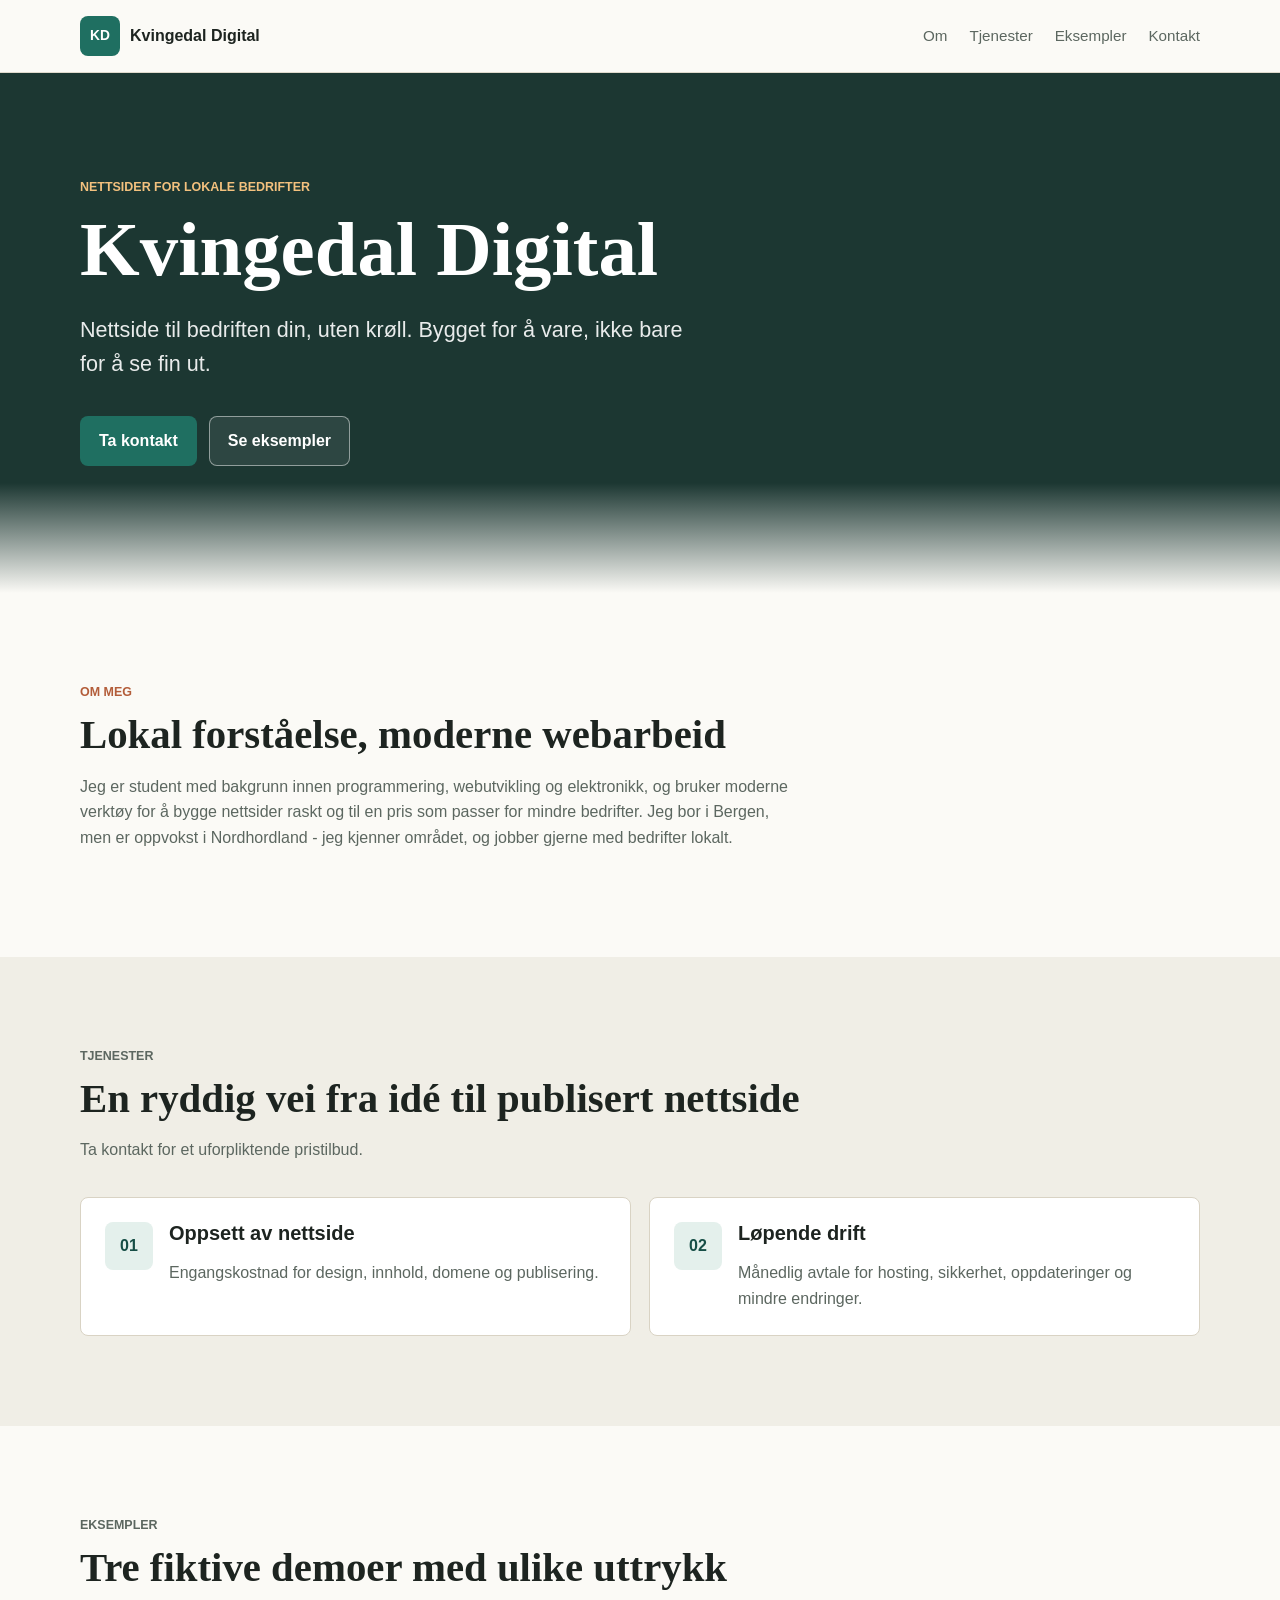
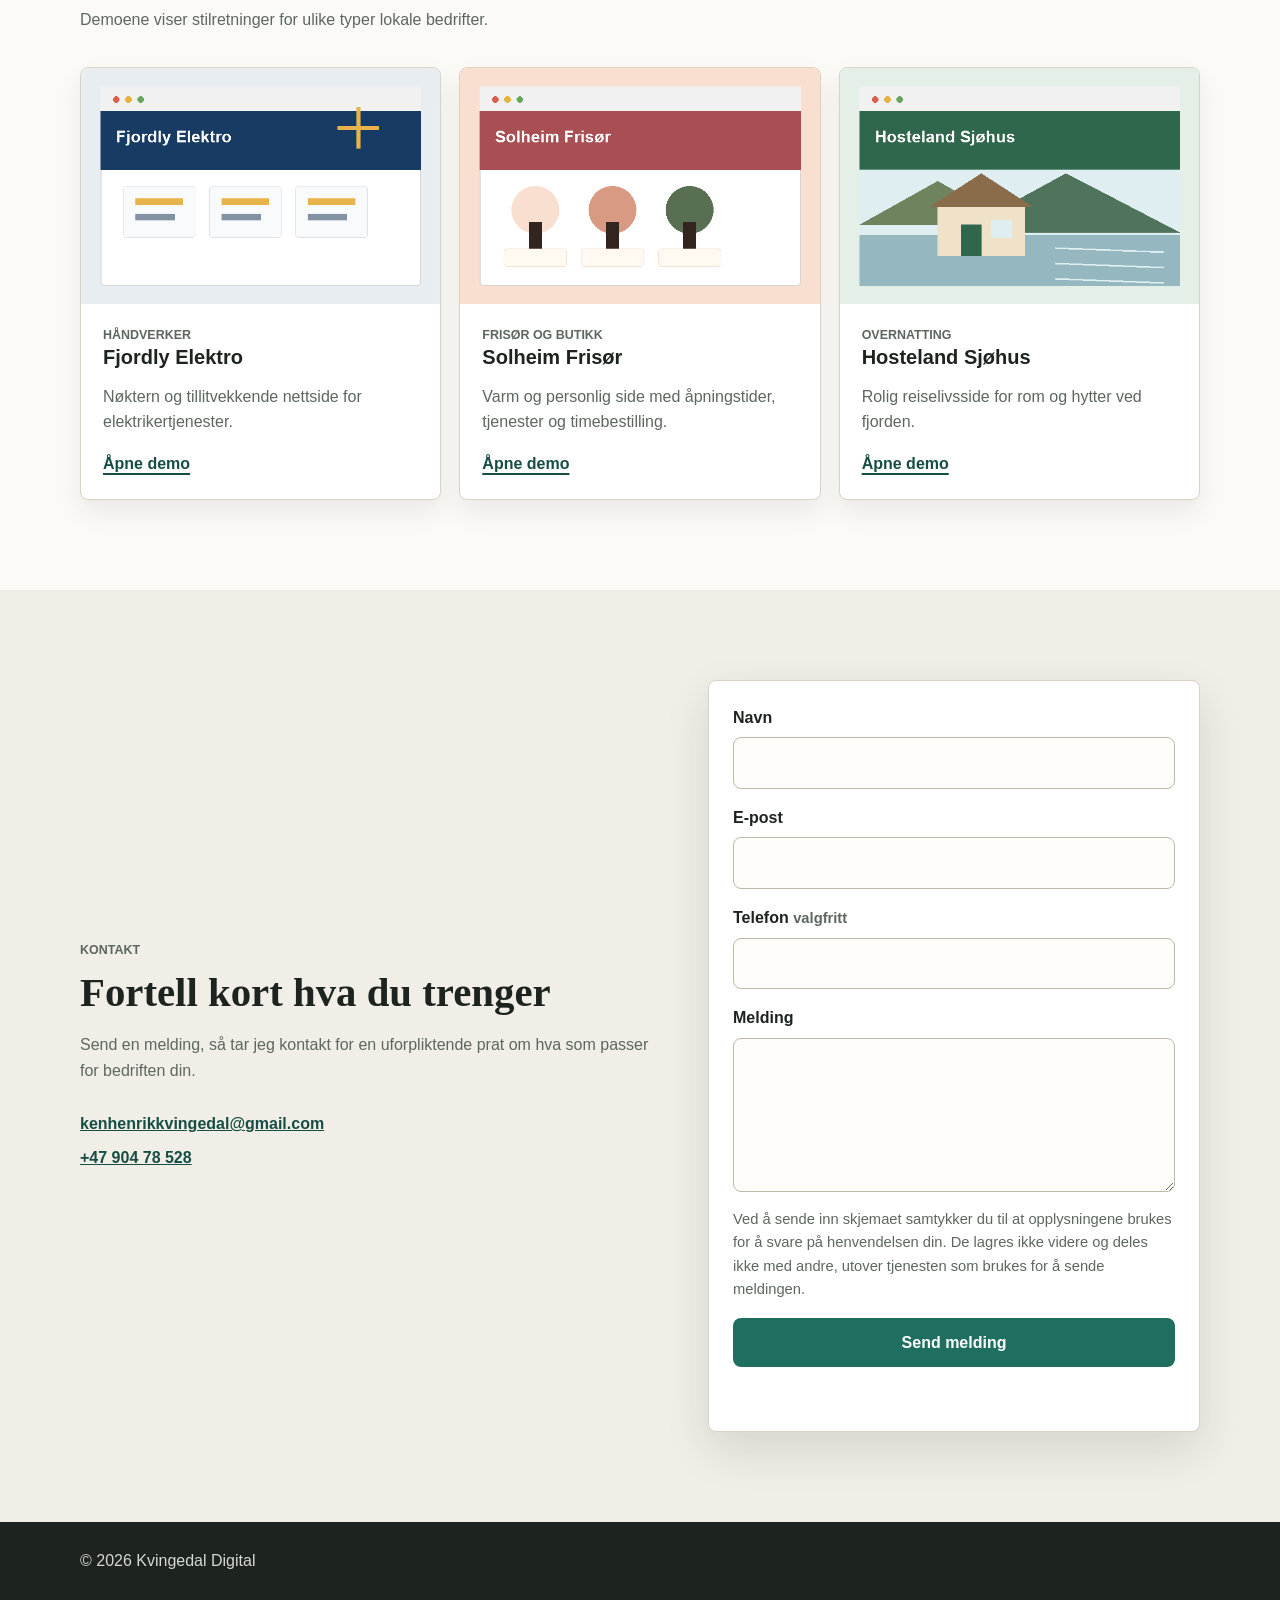
==== commit a1556b27: "fjerna orgnr" ====
--- a/index.html
+++ b/index.html
@@ -152,7 +152,7 @@
             </p>
             <div class="contact-lines" aria-label="Kontaktinformasjon">
               <a href="mailto:kenhenrikkvingedal@gmail.com">kenhenrikkvingedal@gmail.com</a>
-              <a href="tel:+4790478528">+47 9047 8528</a>
+              <a href="tel:+4790478528">+47 904 78 528</a>
             </div>
           </div>
 
@@ -191,7 +191,6 @@
 
     <footer class="footer">
       <div class="container footer-inner">
-        <p>Org.nr: [FYLLES INN NÅR ENK ER REGISTRERT]</p>
         <p>© 2026 Kvingedal Digital</p>
       </div>
     </footer>
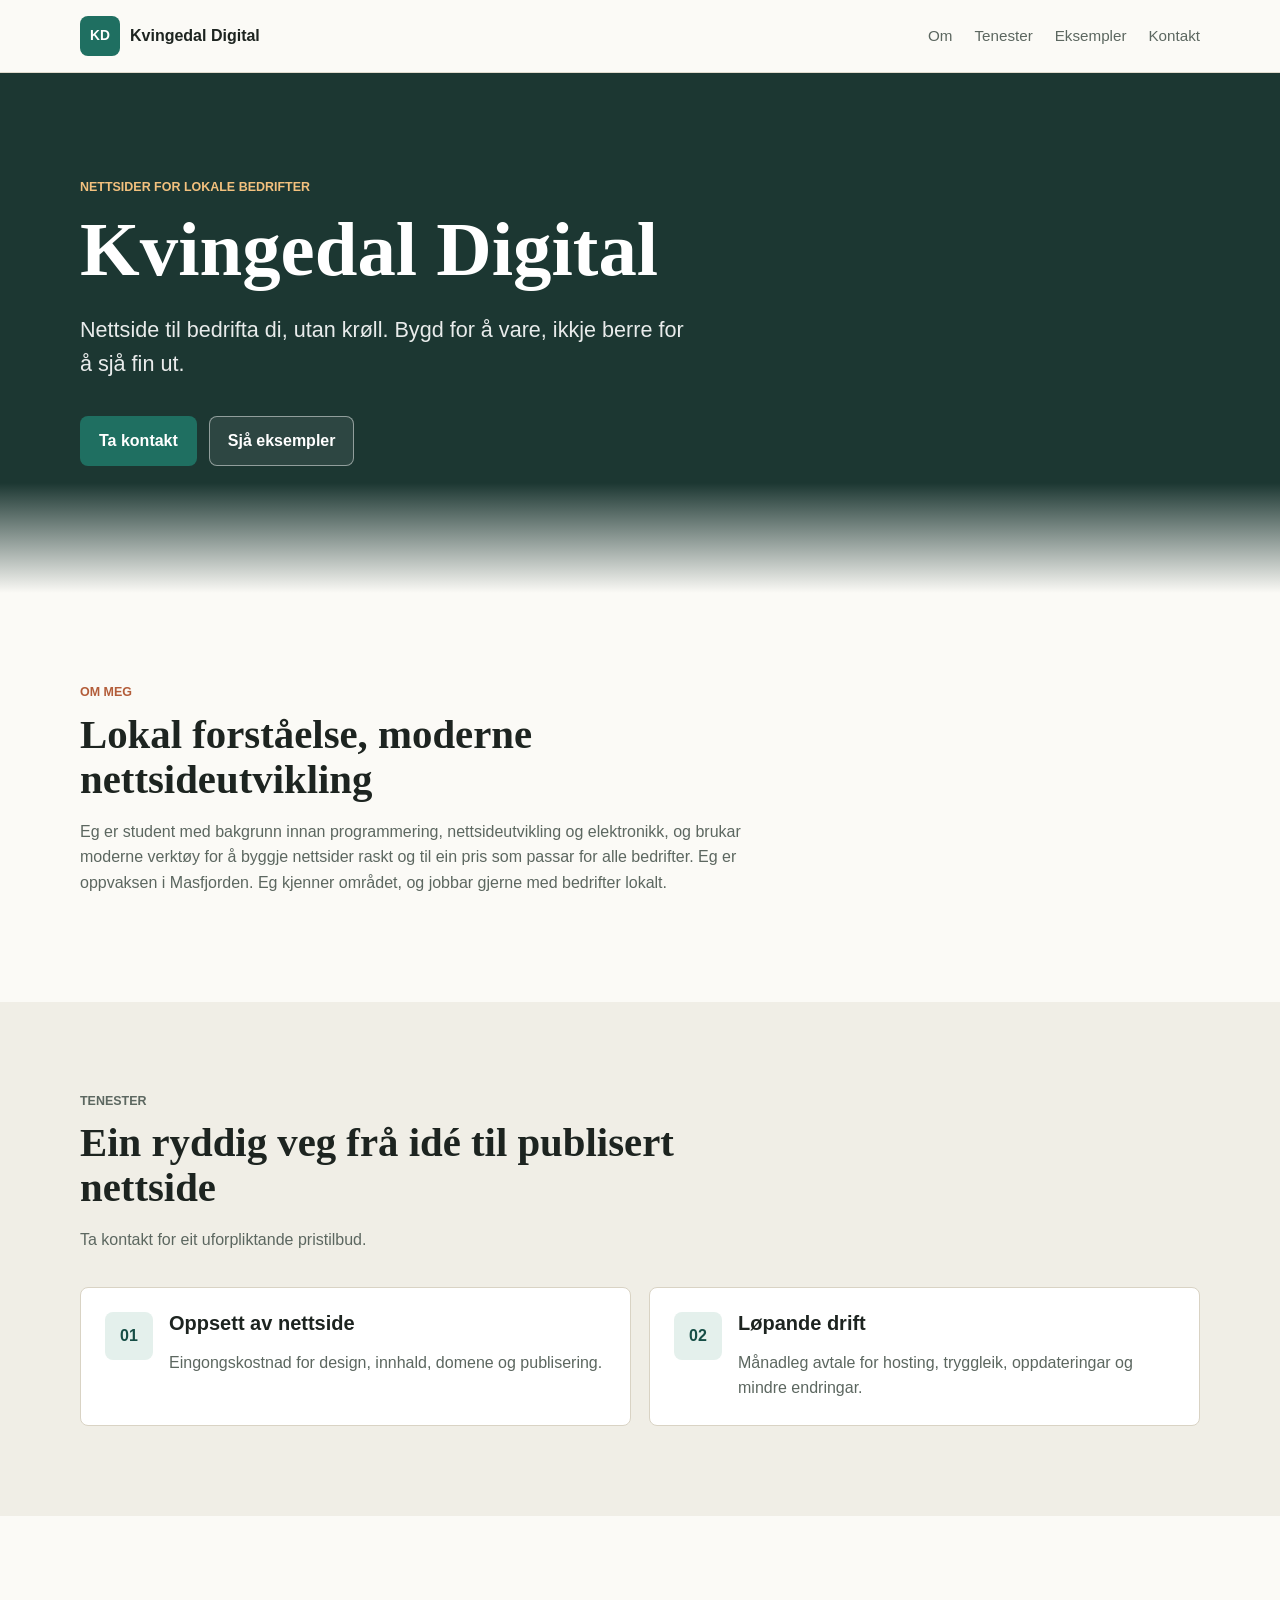
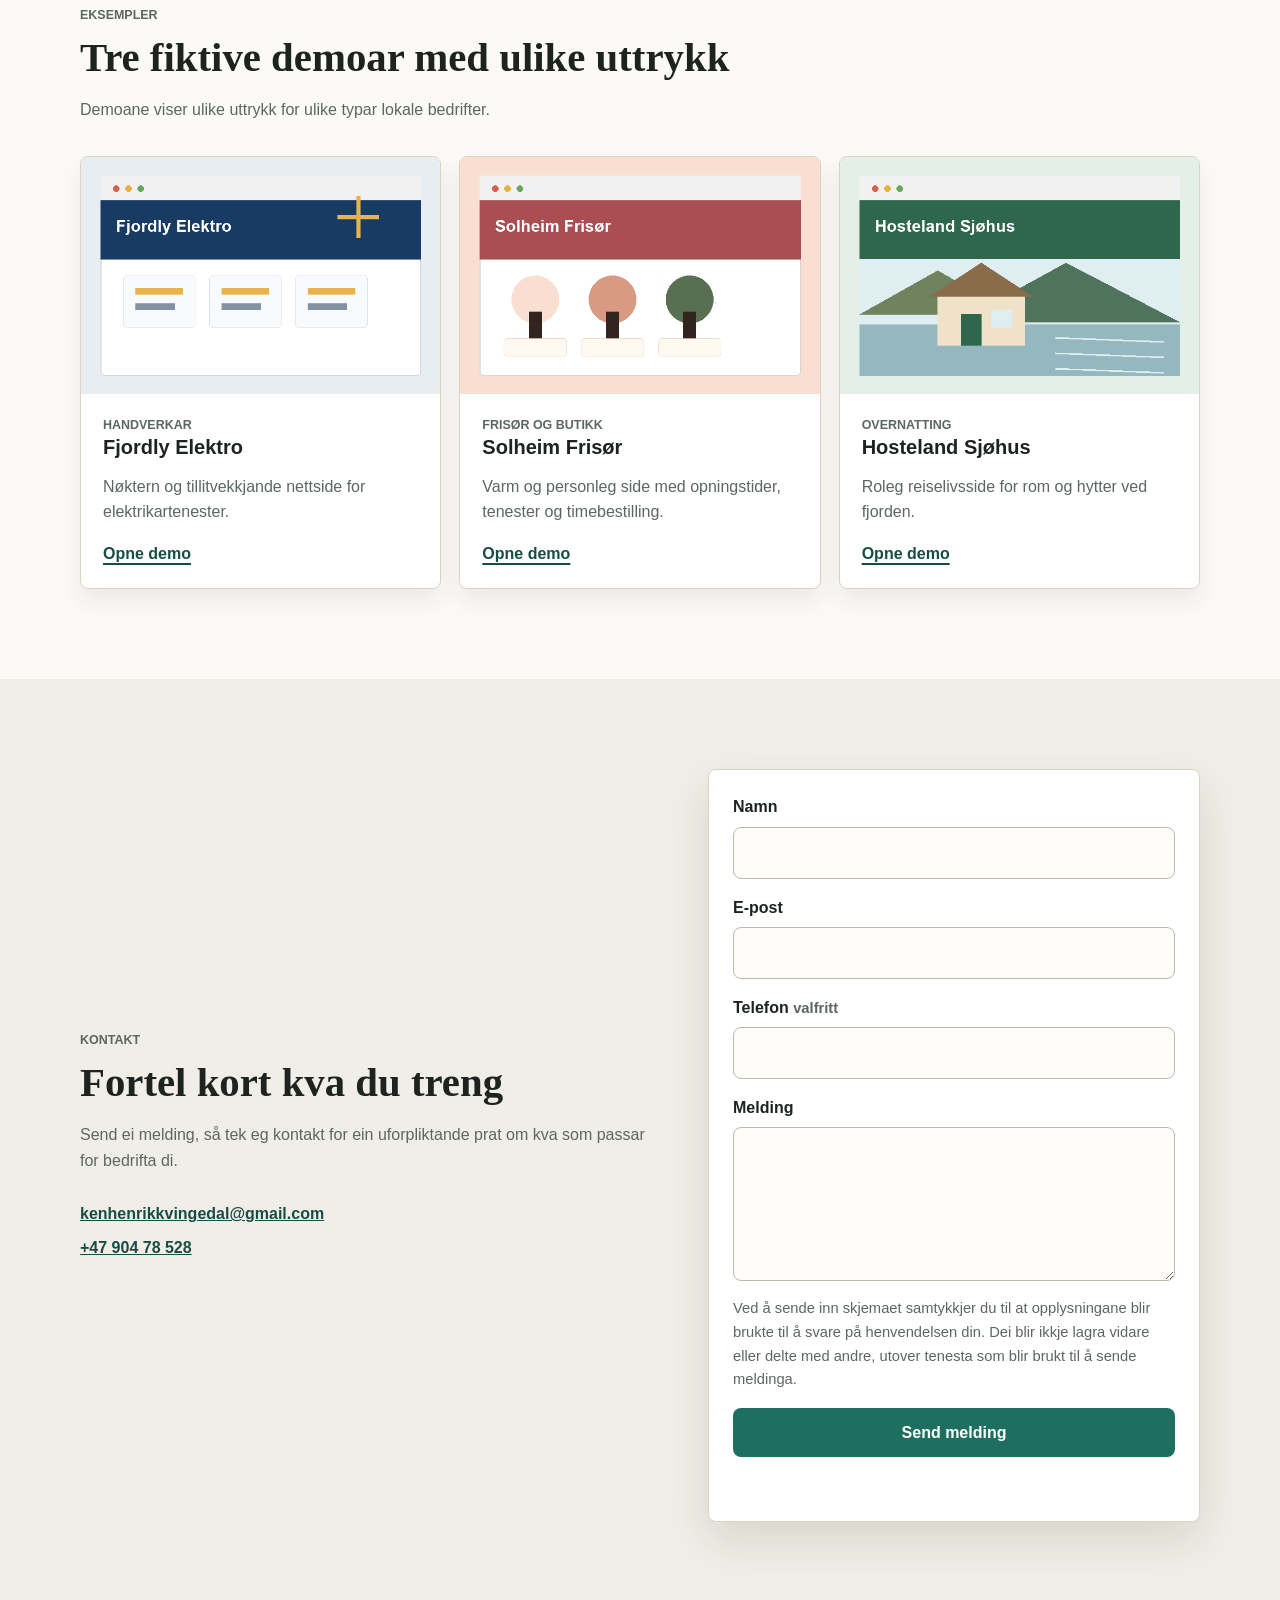
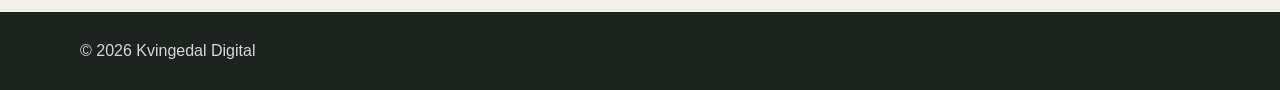
==== commit 07cf0fb7: "Endra til nynorsk" ====
--- a/index.html
+++ b/index.html
@@ -1,43 +1,43 @@
 <!doctype html>
-<html lang="no">
+<html lang="nn">
   <head>
     <meta charset="utf-8">
     <meta name="viewport" content="width=device-width, initial-scale=1">
     <title>Kvingedal Digital | Nettsider for lokale bedrifter</title>
     <meta
       name="description"
-      content="Kvingedal Digital bygger ryddige, raske nettsider for lokale bedrifter i Nordhordland og Bergen."
+      content="Kvingedal Digital byggjer ryddige, raske nettsider for lokale bedrifter i Nordhordland og Bergen."
     >
     <meta property="og:title" content="Kvingedal Digital | Nettsider for lokale bedrifter">
     <meta
       property="og:description"
-      content="Nettside til bedriften din, uten krøll. Bygget for å vare, ikke bare for å se fin ut."
+      content="Nettside til bedrifta di, utan krøll. Bygd for å vare, ikkje berre for å sjå fin ut."
     >
     <meta property="og:type" content="website">
     <meta property="og:image" content="https://elockbuster.github.io/kvingedaldigital/assets/og-image.png">
-    <meta property="og:locale" content="nb_NO">
+    <meta property="og:locale" content="nn_NO">
     <link rel="icon" href="./favicon.svg?v=2" type="image/svg+xml">
     <link rel="manifest" href="./site.webmanifest">
     <link rel="stylesheet" href="./styles.css?v=3">
   </head>
   <body>
-    <a class="skip-link" href="#innhold">Hopp til innhold</a>
+    <a class="skip-link" href="#innhold">Hopp til innhald</a>
 
     <header class="site-header">
-      <nav class="nav" aria-label="Hovedmeny">
-        <a class="brand" href="./" aria-label="Kvingedal Digital hjem">
+      <nav class="nav" aria-label="Hovudmeny">
+        <a class="brand" href="./" aria-label="Kvingedal Digital heim">
           <span class="brand-mark" aria-hidden="true">KD</span>
           <span>Kvingedal Digital</span>
         </a>
         <button class="nav-toggle" type="button" aria-expanded="false" aria-controls="nav-links">
-          <span class="sr-only">Åpne meny</span>
+          <span class="sr-only">Opne meny</span>
           <span aria-hidden="true"></span>
           <span aria-hidden="true"></span>
           <span aria-hidden="true"></span>
         </button>
         <div class="nav-links" id="nav-links">
           <a href="#om">Om</a>
-          <a href="#tjenester">Tjenester</a>
+          <a href="#tjenester">Tenester</a>
           <a href="#eksempler">Eksempler</a>
           <a href="#kontakt">Kontakt</a>
         </div>
@@ -50,11 +50,11 @@
           <p class="eyebrow">Nettsider for lokale bedrifter</p>
           <h1 id="hero-title">Kvingedal Digital</h1>
           <p class="hero-text">
-            Nettside til bedriften din, uten krøll. Bygget for å vare, ikke bare for å se fin ut.
+            Nettside til bedrifta di, utan krøll. Bygd for å vare, ikkje berre for å sjå fin ut.
           </p>
           <div class="hero-actions">
             <a class="button primary" href="#kontakt">Ta kontakt</a>
-            <a class="button secondary" href="#eksempler">Se eksempler</a>
+            <a class="button secondary" href="#eksempler">Sjå eksempler</a>
           </div>
         </div>
       </section>
@@ -63,12 +63,12 @@
         <div class="container intro-content">
           <div>
             <p class="section-label">Om meg</p>
-            <h2 id="om-title">Lokal forståelse, moderne webarbeid</h2>
+            <h2 id="om-title">Lokal forståelse, moderne nettsideutvikling</h2>
             <p>
-              Jeg er student med bakgrunn innen programmering, webutvikling og elektronikk,
-              og bruker moderne verktøy for å bygge nettsider raskt og til en pris som passer
-              for mindre bedrifter. Jeg bor i Bergen, men er oppvokst i Nordhordland - jeg
-              kjenner området, og jobber gjerne med bedrifter lokalt.
+              Eg er student med bakgrunn innan programmering, nettsideutvikling og elektronikk,
+              og brukar moderne verktøy for å byggje nettsider raskt og til ein pris som passar
+              for alle bedrifter. Eg er oppvaksen i Masfjorden. Eg kjenner området,
+              og jobbar gjerne med bedrifter lokalt.
             </p>
           </div>
         </div>
@@ -77,9 +77,9 @@
       <section class="services-section" id="tjenester" aria-labelledby="tjenester-title">
         <div class="container">
           <div class="section-heading">
-            <p class="section-label">Tjenester</p>
-            <h2 id="tjenester-title">En ryddig vei fra idé til publisert nettside</h2>
-            <p>Ta kontakt for et uforpliktende pristilbud.</p>
+            <p class="section-label">Tenester</p>
+            <h2 id="tjenester-title">Ein ryddig veg frå idé til publisert nettside</h2>
+            <p>Ta kontakt for eit uforpliktande pristilbud.</p>
           </div>
 
           <div class="service-list">
@@ -87,14 +87,14 @@
               <div class="service-icon" aria-hidden="true">01</div>
               <div>
                 <h3>Oppsett av nettside</h3>
-                <p>Engangskostnad for design, innhold, domene og publisering.</p>
+                <p>Eingongskostnad for design, innhald, domene og publisering.</p>
               </div>
             </article>
             <article class="service-item">
               <div class="service-icon" aria-hidden="true">02</div>
               <div>
-                <h3>Løpende drift</h3>
-                <p>Månedlig avtale for hosting, sikkerhet, oppdateringer og mindre endringer.</p>
+                <h3>Løpande drift</h3>
+                <p>Månadleg avtale for hosting, tryggleik, oppdateringar og mindre endringar.</p>
               </div>
             </article>
           </div>
@@ -105,36 +105,36 @@
         <div class="container">
           <div class="section-heading">
             <p class="section-label">Eksempler</p>
-            <h2 id="eksempler-title">Tre fiktive demoer med ulike uttrykk</h2>
-            <p>Demoene viser stilretninger for ulike typer lokale bedrifter.</p>
+            <h2 id="eksempler-title">Tre fiktive demoar med ulike uttrykk</h2>
+            <p>Demoane viser ulike uttrykk for ulike typar lokale bedrifter.</p>
           </div>
 
           <div class="demo-grid">
             <article class="demo-card">
-              <img src="./assets/demo-handverker.png" alt="Forhåndsvisning av demo for Fjordly Elektro" width="700" height="460">
+              <img src="./assets/demo-handverker.png" alt="Førehandsvising av demo for Fjordly Elektro" width="700" height="460">
               <div class="demo-card-body">
-                <p class="demo-type">Håndverker</p>
+                <p class="demo-type">Handverkar</p>
                 <h3>Fjordly Elektro</h3>
-                <p>Nøktern og tillitvekkende nettside for elektrikertjenester.</p>
-                <a class="text-link" href="./demo/handverker.html" target="_blank" rel="noopener">Åpne demo</a>
+                <p>Nøktern og tillitvekkjande nettside for elektrikartenester.</p>
+                <a class="text-link" href="./demo/handverker.html" target="_blank" rel="noopener">Opne demo</a>
               </div>
             </article>
             <article class="demo-card">
-              <img src="./assets/demo-frisor.png" alt="Forhåndsvisning av demo for Solheim Frisør" width="700" height="460">
+              <img src="./assets/demo-frisor.png" alt="Førehandsvising av demo for Solheim Frisør" width="700" height="460">
               <div class="demo-card-body">
                 <p class="demo-type">Frisør og butikk</p>
                 <h3>Solheim Frisør</h3>
-                <p>Varm og personlig side med åpningstider, tjenester og timebestilling.</p>
-                <a class="text-link" href="./demo/frisor.html" target="_blank" rel="noopener">Åpne demo</a>
+                <p>Varm og personleg side med opningstider, tenester og timebestilling.</p>
+                <a class="text-link" href="./demo/frisor.html" target="_blank" rel="noopener">Opne demo</a>
               </div>
             </article>
             <article class="demo-card">
-              <img src="./assets/demo-overnatting.png" alt="Forhåndsvisning av demo for Hosteland Sjøhus" width="700" height="460">
+              <img src="./assets/demo-overnatting.png" alt="Førehandsvising av demo for Hosteland Sjøhus" width="700" height="460">
               <div class="demo-card-body">
                 <p class="demo-type">Overnatting</p>
                 <h3>Hosteland Sjøhus</h3>
-                <p>Rolig reiselivsside for rom og hytter ved fjorden.</p>
-                <a class="text-link" href="./demo/overnatting.html" target="_blank" rel="noopener">Åpne demo</a>
+                <p>Roleg reiselivsside for rom og hytter ved fjorden.</p>
+                <a class="text-link" href="./demo/overnatting.html" target="_blank" rel="noopener">Opne demo</a>
               </div>
             </article>
           </div>
@@ -145,10 +145,10 @@
         <div class="container contact-grid">
           <div>
             <p class="section-label">Kontakt</p>
-            <h2 id="kontakt-title">Fortell kort hva du trenger</h2>
+            <h2 id="kontakt-title">Fortel kort kva du treng</h2>
             <p>
-              Send en melding, så tar jeg kontakt for en uforpliktende prat om hva som passer
-              for bedriften din.
+              Send ei melding, så tek eg kontakt for ein uforpliktande prat om kva som passar
+              for bedrifta di.
             </p>
             <div class="contact-lines" aria-label="Kontaktinformasjon">
               <a href="mailto:kenhenrikkvingedal@gmail.com">kenhenrikkvingedal@gmail.com</a>
@@ -158,7 +158,7 @@
 
           <form class="contact-form" id="contact-form" novalidate>
             <div class="form-row">
-              <label for="name">Navn</label>
+              <label for="name">Namn</label>
               <input id="name" name="name" type="text" autocomplete="name" required>
             </div>
             <div class="form-row">
@@ -166,7 +166,7 @@
               <input id="email" name="email" type="email" autocomplete="email" required>
             </div>
             <div class="form-row">
-              <label for="phone">Telefon <span>valgfritt</span></label>
+              <label for="phone">Telefon <span>valfritt</span></label>
               <input id="phone" name="phone" type="tel" autocomplete="tel">
             </div>
             <div class="form-row">
@@ -178,9 +178,9 @@
               <input id="company" name="company" type="text" tabindex="-1" autocomplete="off">
             </div>
             <p class="privacy">
-              Ved å sende inn skjemaet samtykker du til at opplysningene brukes for å svare
-              på henvendelsen din. De lagres ikke videre og deles ikke med andre, utover
-              tjenesten som brukes for å sende meldingen.
+              Ved å sende inn skjemaet samtykkjer du til at opplysningane blir brukte til å svare
+              på henvendelsen din. Dei blir ikkje lagra vidare eller delte med andre, utover
+              tenesta som blir brukt til å sende meldinga.
             </p>
             <button class="button primary" type="submit">Send melding</button>
             <p class="form-status" id="form-status" role="status" aria-live="polite"></p>
@@ -195,6 +195,6 @@
       </div>
     </footer>
 
-    <script src="./script.js?v=1"></script>
+    <script src="./script.js?v=2"></script>
   </body>
 </html>
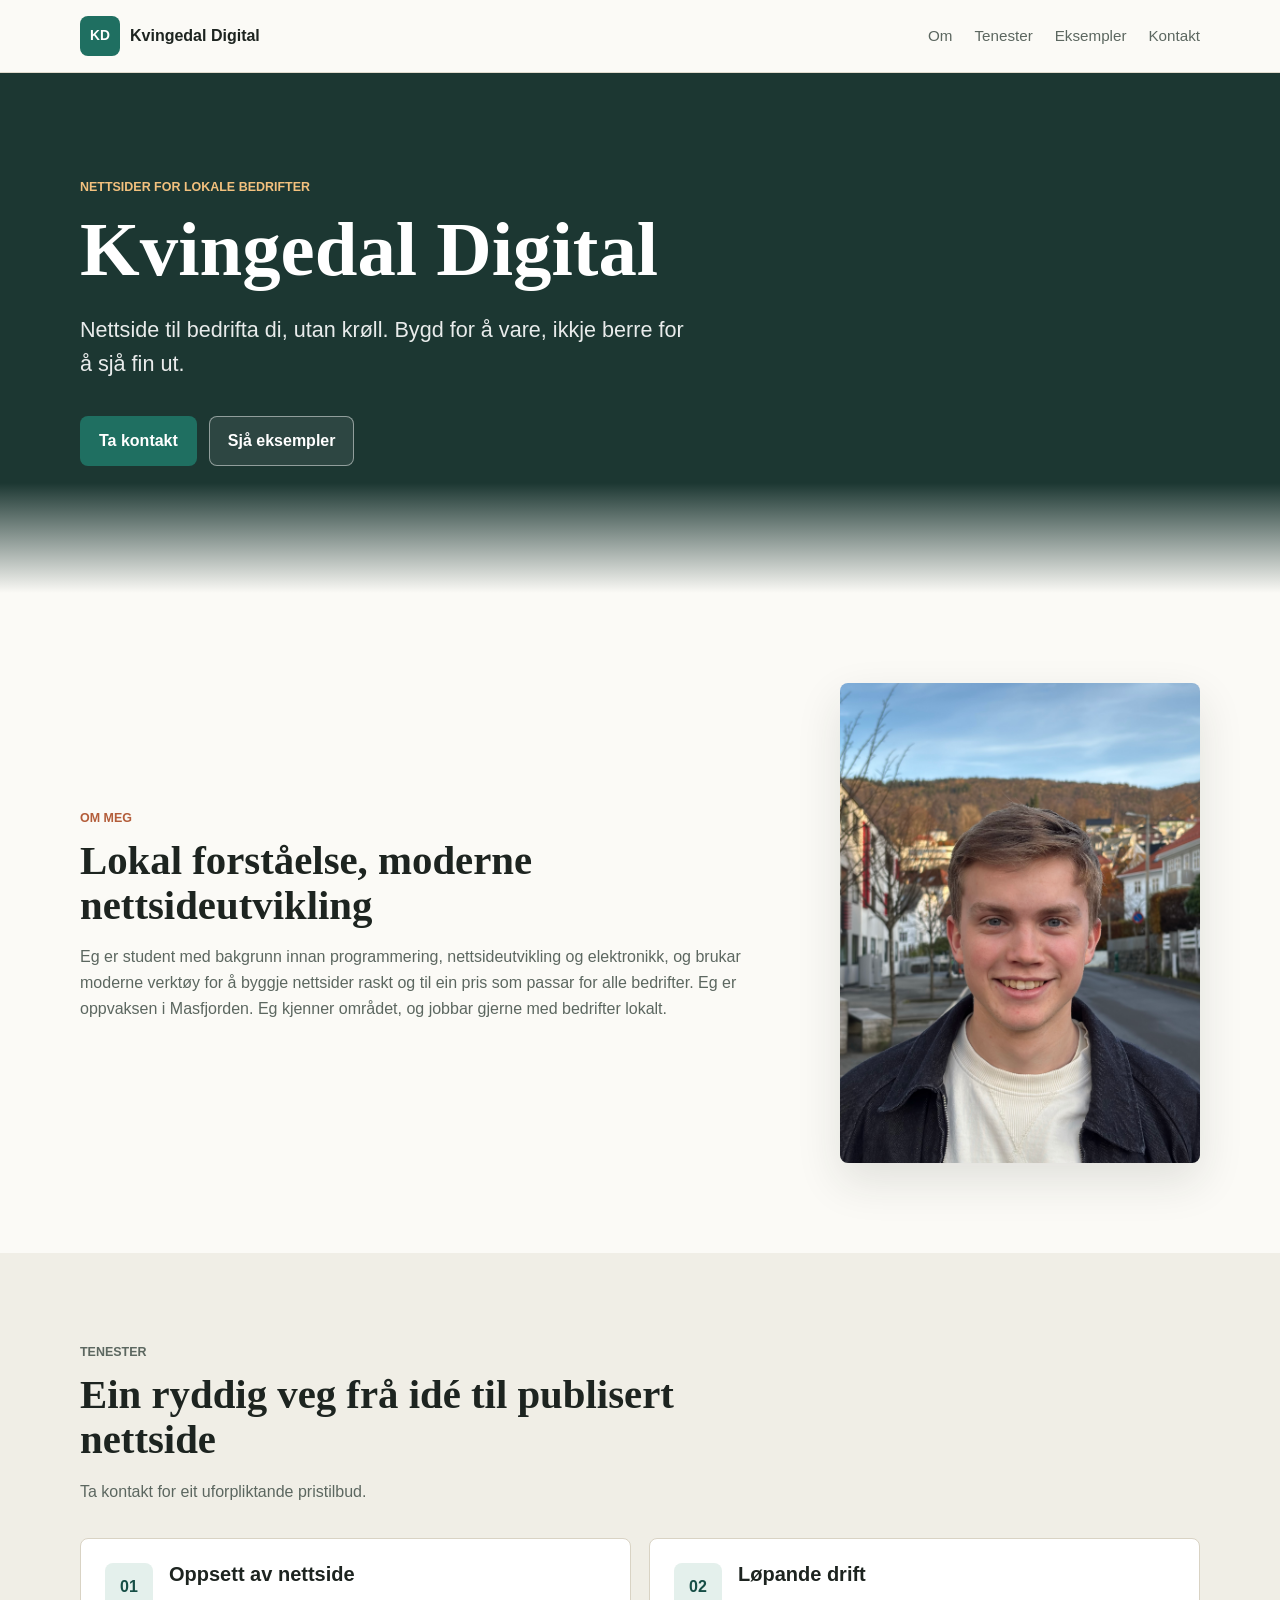
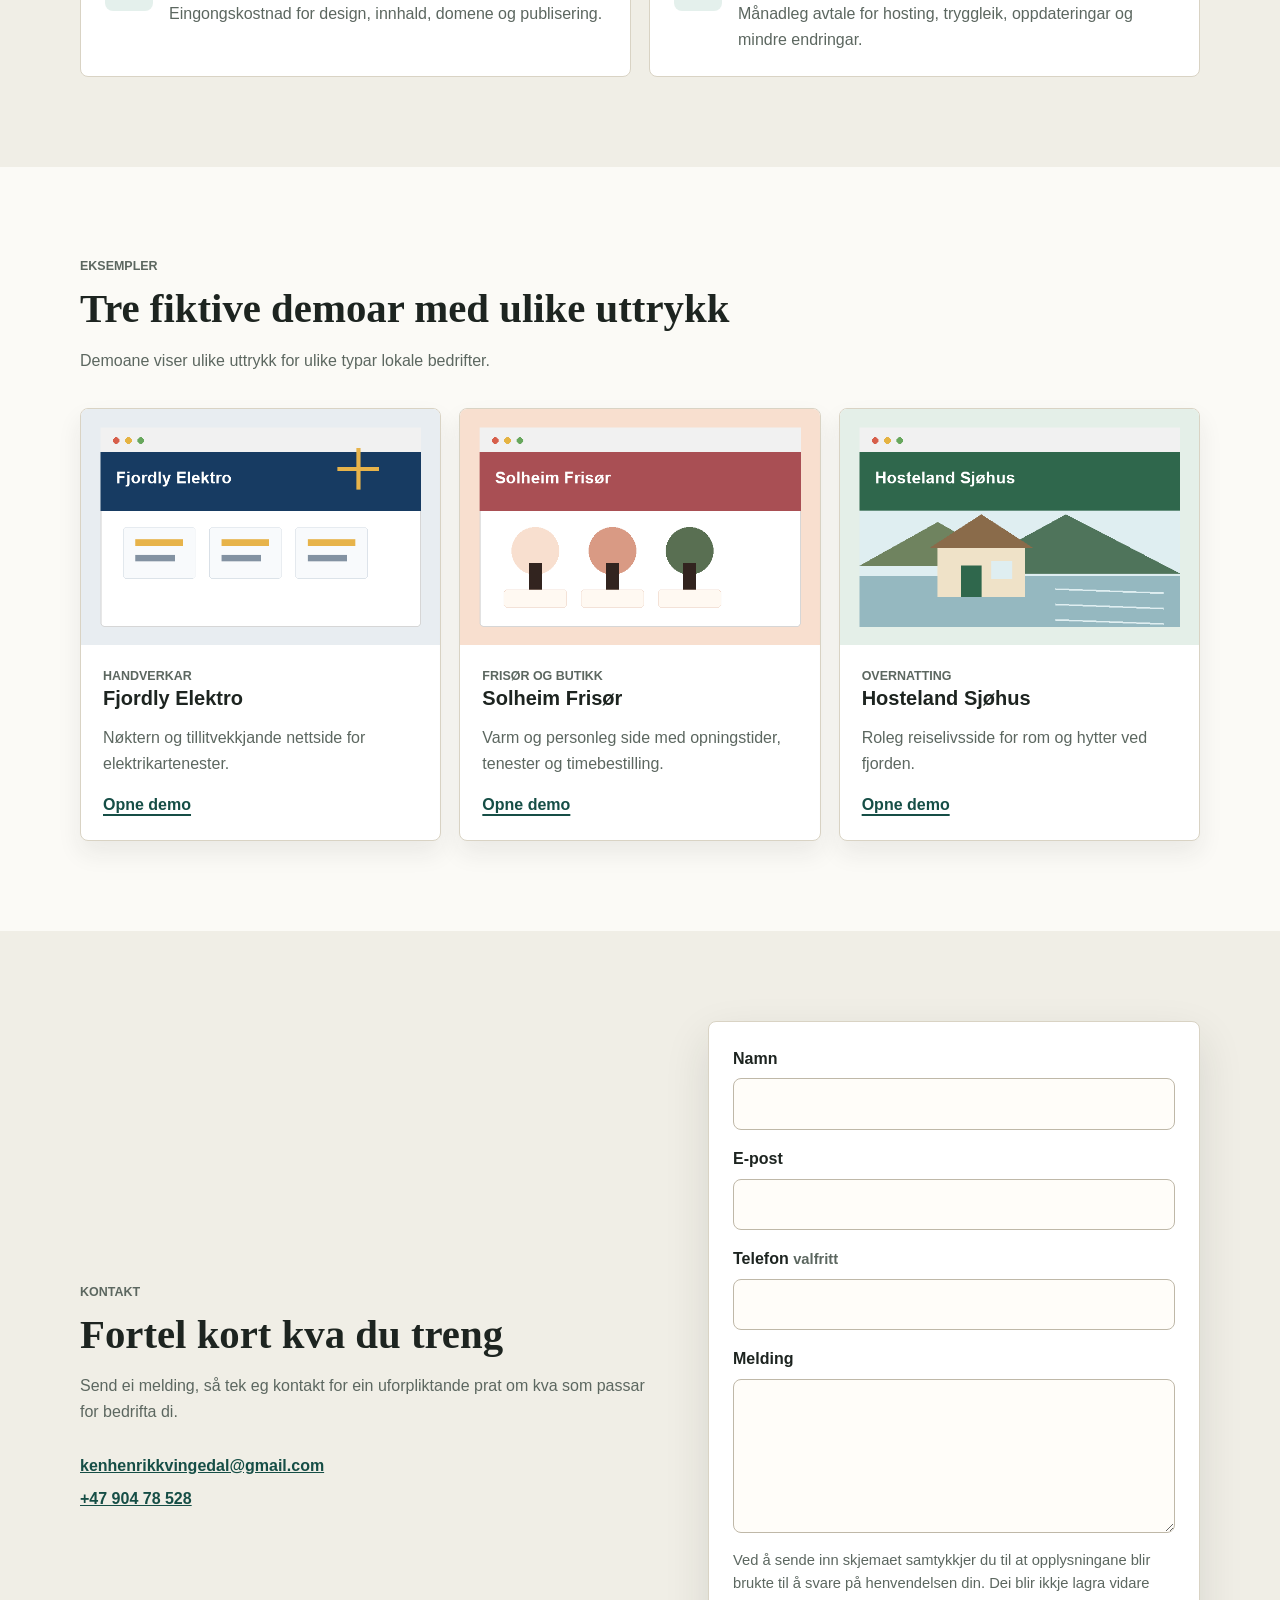
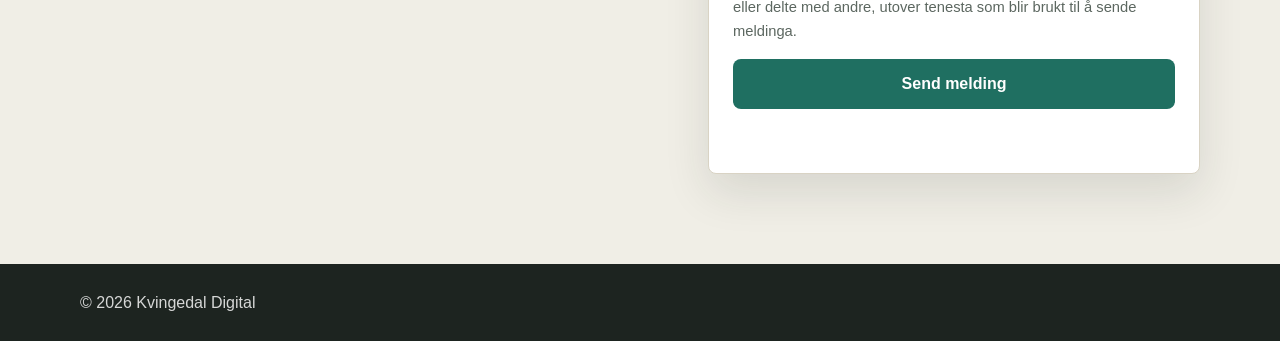
==== commit b1caaac6: "Leggje til portrett i Om meg" ====
--- a/index.html
+++ b/index.html
@@ -18,7 +18,7 @@
     <meta property="og:locale" content="nn_NO">
     <link rel="icon" href="./favicon.svg?v=2" type="image/svg+xml">
     <link rel="manifest" href="./site.webmanifest">
-    <link rel="stylesheet" href="./styles.css?v=3">
+    <link rel="stylesheet" href="./styles.css?v=4">
   </head>
   <body>
     <a class="skip-link" href="#innhold">Hopp til innhald</a>
@@ -71,6 +71,15 @@
               og jobbar gjerne med bedrifter lokalt.
             </p>
           </div>
+          <img
+            class="portrait"
+            src="./assets/portrett.jpeg"
+            alt="Portrett av meg, personen bak Kvingedal Digital"
+            width="3074"
+            height="4098"
+            loading="lazy"
+            decoding="async"
+          >
         </div>
       </section>
 
--- a/styles.css
+++ b/styles.css
@@ -284,8 +284,23 @@
   color: var(--muted);
 }
 
+.intro-content {
+  display: grid;
+  grid-template-columns: minmax(0, 1fr) minmax(0, 360px);
+  gap: 56px;
+  align-items: center;
+}
+
 .intro-content > div {
   max-width: 720px;
+}
+
+.portrait {
+  width: 100%;
+  max-width: 360px;
+  height: auto;
+  border-radius: 8px;
+  box-shadow: var(--shadow);
 }
 
 .services-section,
@@ -462,6 +477,7 @@
     font-size: 2.1rem;
   }
 
+  .intro-content,
   .contact-grid,
   .service-list,
   .demo-grid {
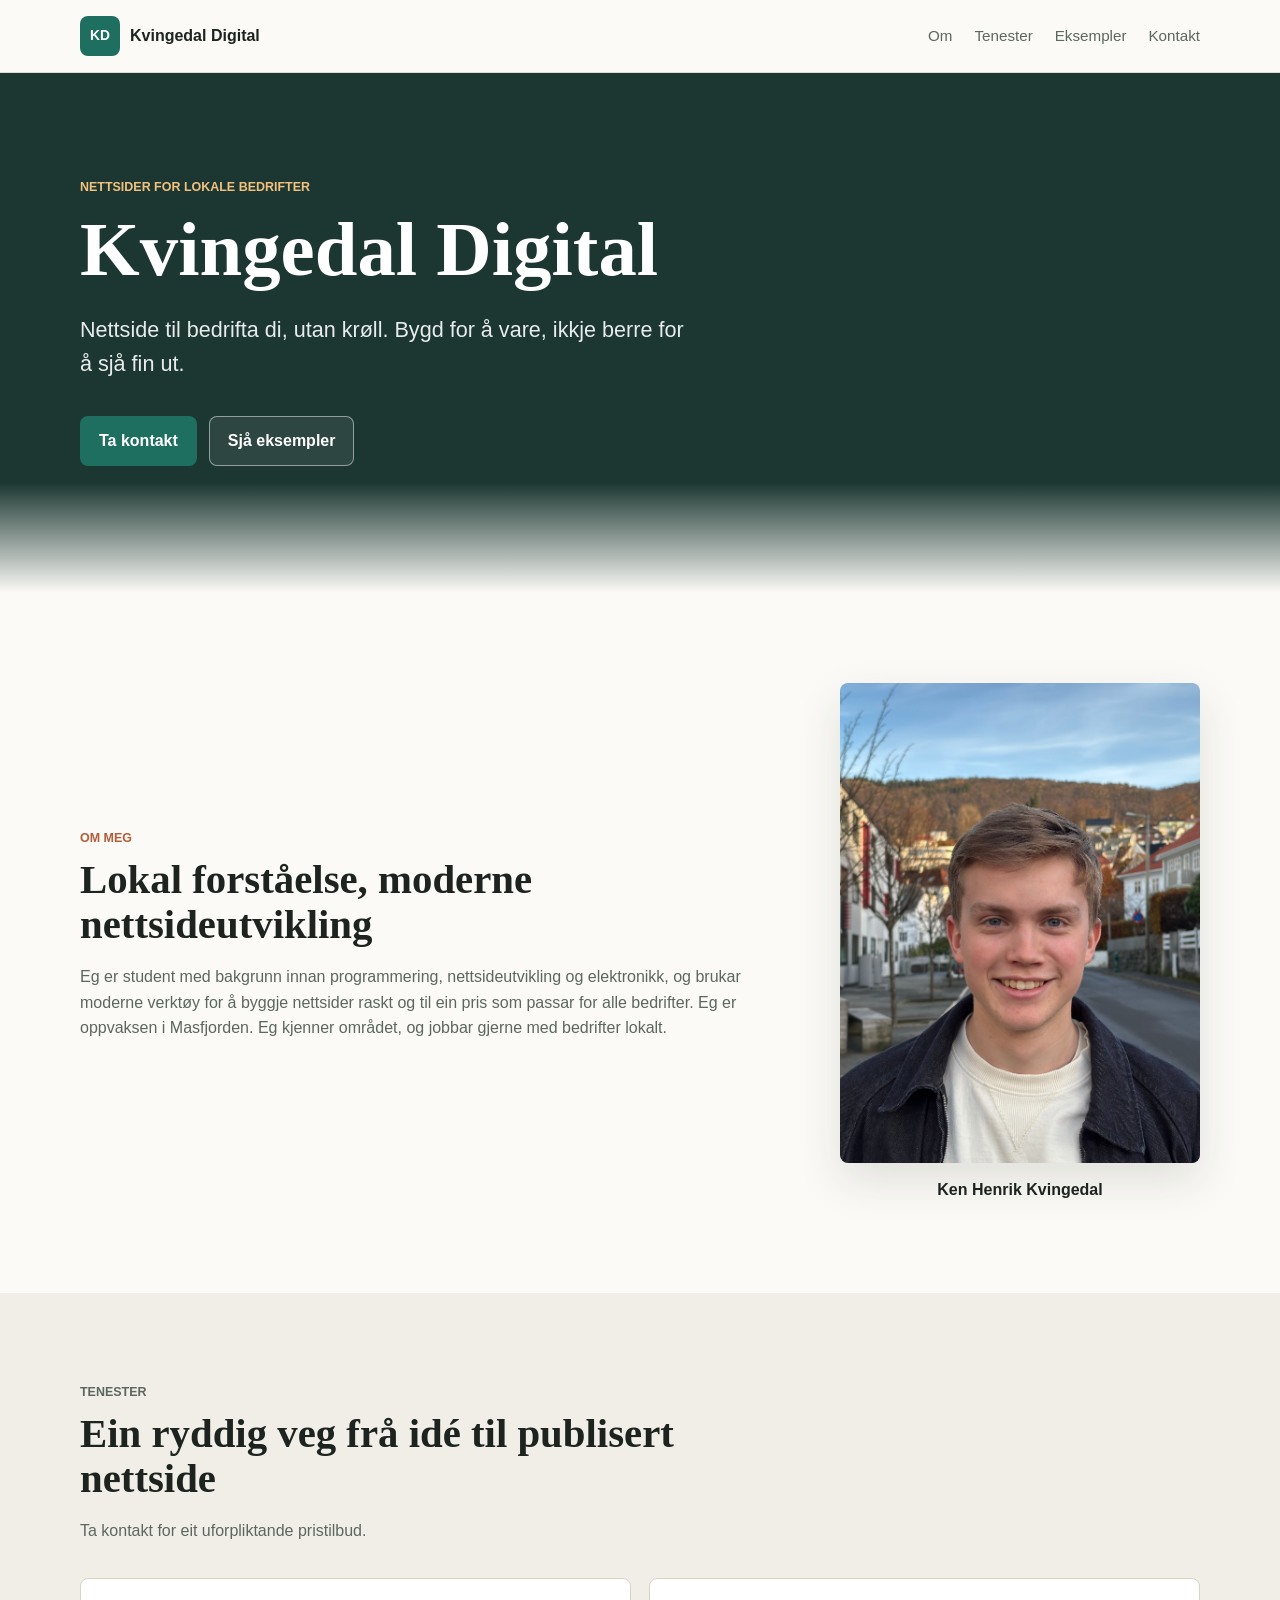
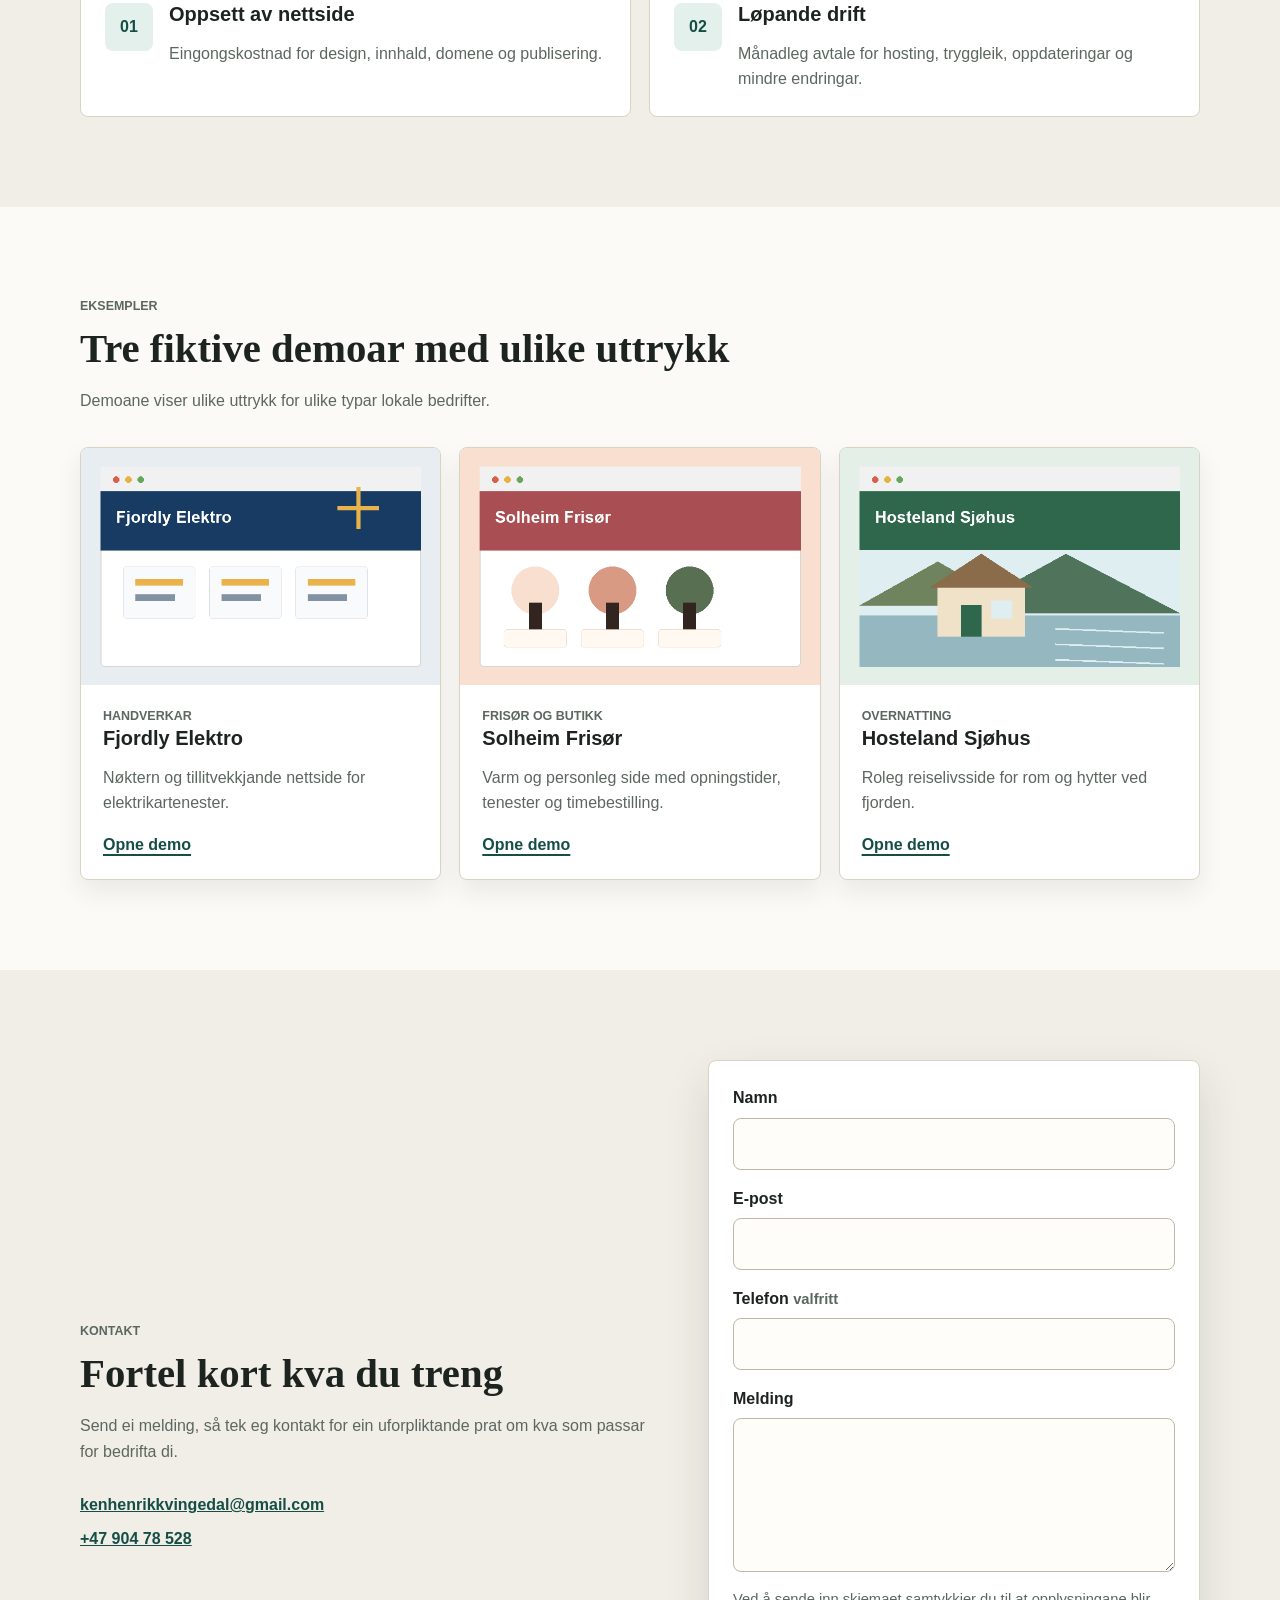
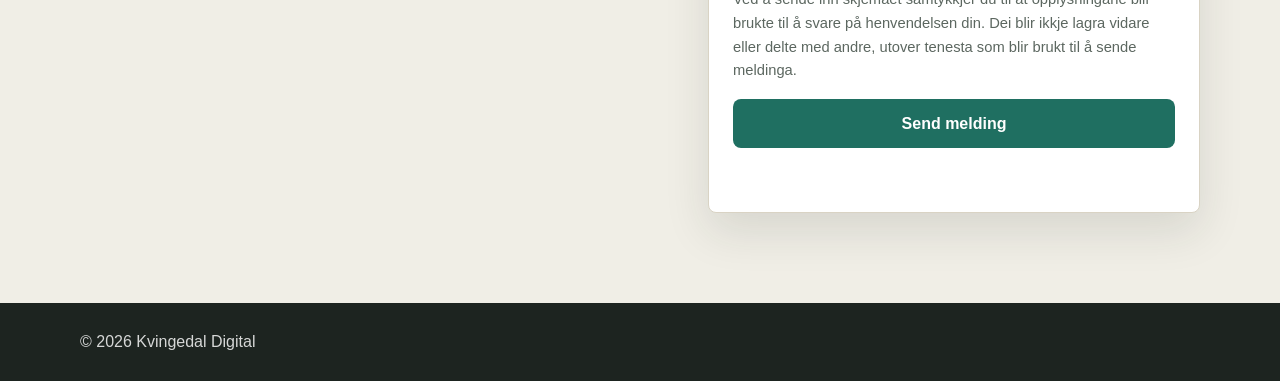
==== commit f31c5a45: "La til navn under om-del" ====
--- a/index.html
+++ b/index.html
@@ -14,11 +14,15 @@
       content="Nettside til bedrifta di, utan krøll. Bygd for å vare, ikkje berre for å sjå fin ut."
     >
     <meta property="og:type" content="website">
-    <meta property="og:image" content="https://elockbuster.github.io/kvingedaldigital/assets/og-image.png">
+    <meta property="og:image" content="https://elockbuster.github.io/kvingedaldigital/assets/og-kvingedal-digital.png">
+    <meta property="og:image:type" content="image/png">
+    <meta property="og:image:width" content="1731">
+    <meta property="og:image:height" content="909">
+    <meta property="og:image:alt" content="Kvingedal Digital – Nettsider for lokale bedrifter">
     <meta property="og:locale" content="nn_NO">
     <link rel="icon" href="./favicon.svg?v=2" type="image/svg+xml">
     <link rel="manifest" href="./site.webmanifest">
-    <link rel="stylesheet" href="./styles.css?v=4">
+    <link rel="stylesheet" href="./styles.css?v=5">
   </head>
   <body>
     <a class="skip-link" href="#innhold">Hopp til innhald</a>
@@ -71,15 +75,18 @@
               og jobbar gjerne med bedrifter lokalt.
             </p>
           </div>
-          <img
-            class="portrait"
-            src="./assets/portrett.jpeg"
-            alt="Portrett av meg, personen bak Kvingedal Digital"
-            width="3074"
-            height="4098"
-            loading="lazy"
-            decoding="async"
-          >
+          <figure class="portrait-figure">
+            <img
+              class="portrait"
+              src="./assets/portrett.jpeg"
+              alt="Portrett av Ken Henrik Kvingedal"
+              width="3074"
+              height="4098"
+              loading="lazy"
+              decoding="async"
+            >
+            <figcaption>Ken Henrik Kvingedal</figcaption>
+          </figure>
         </div>
       </section>
 
--- a/styles.css
+++ b/styles.css
@@ -295,6 +295,18 @@
   max-width: 720px;
 }
 
+.portrait-figure {
+  width: 100%;
+  max-width: 360px;
+  margin: 0;
+}
+
+.portrait-figure figcaption {
+  margin-top: 14px;
+  text-align: center;
+  font-weight: 700;
+}
+
 .portrait {
   width: 100%;
   max-width: 360px;
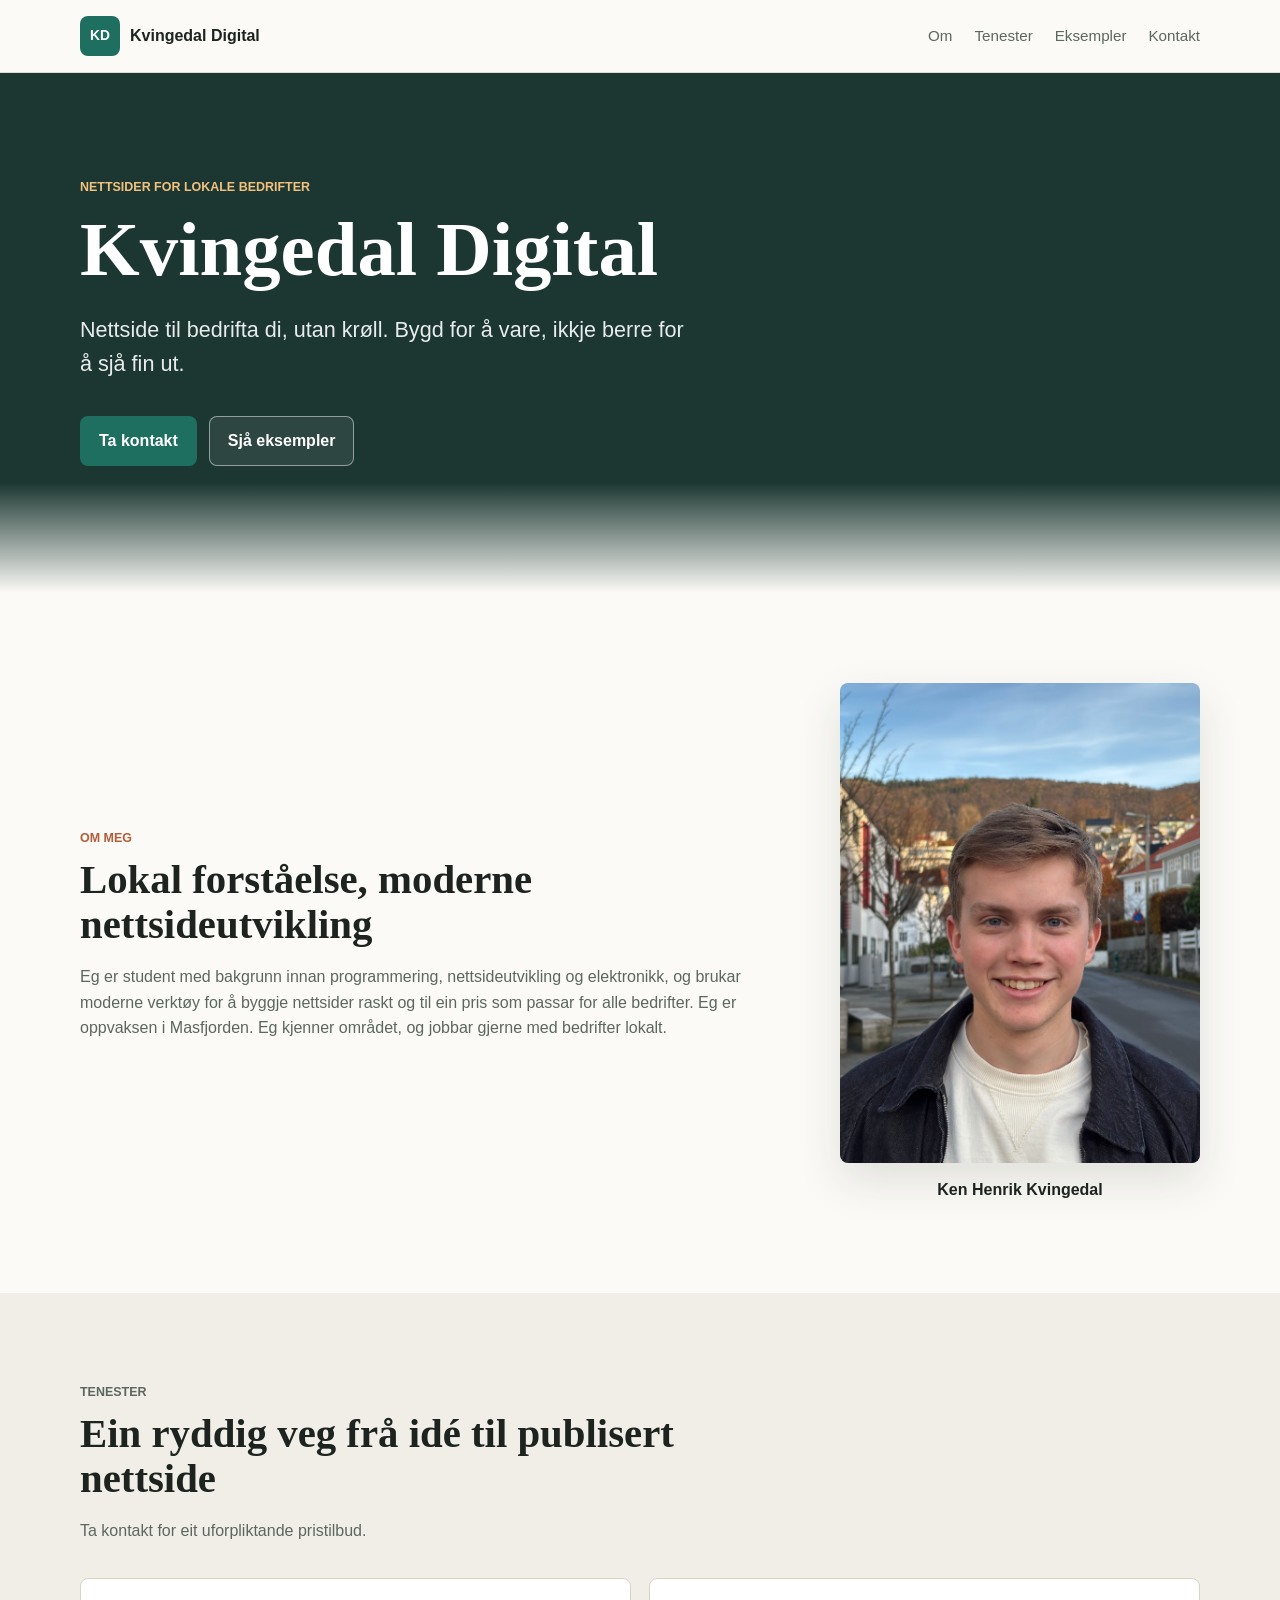
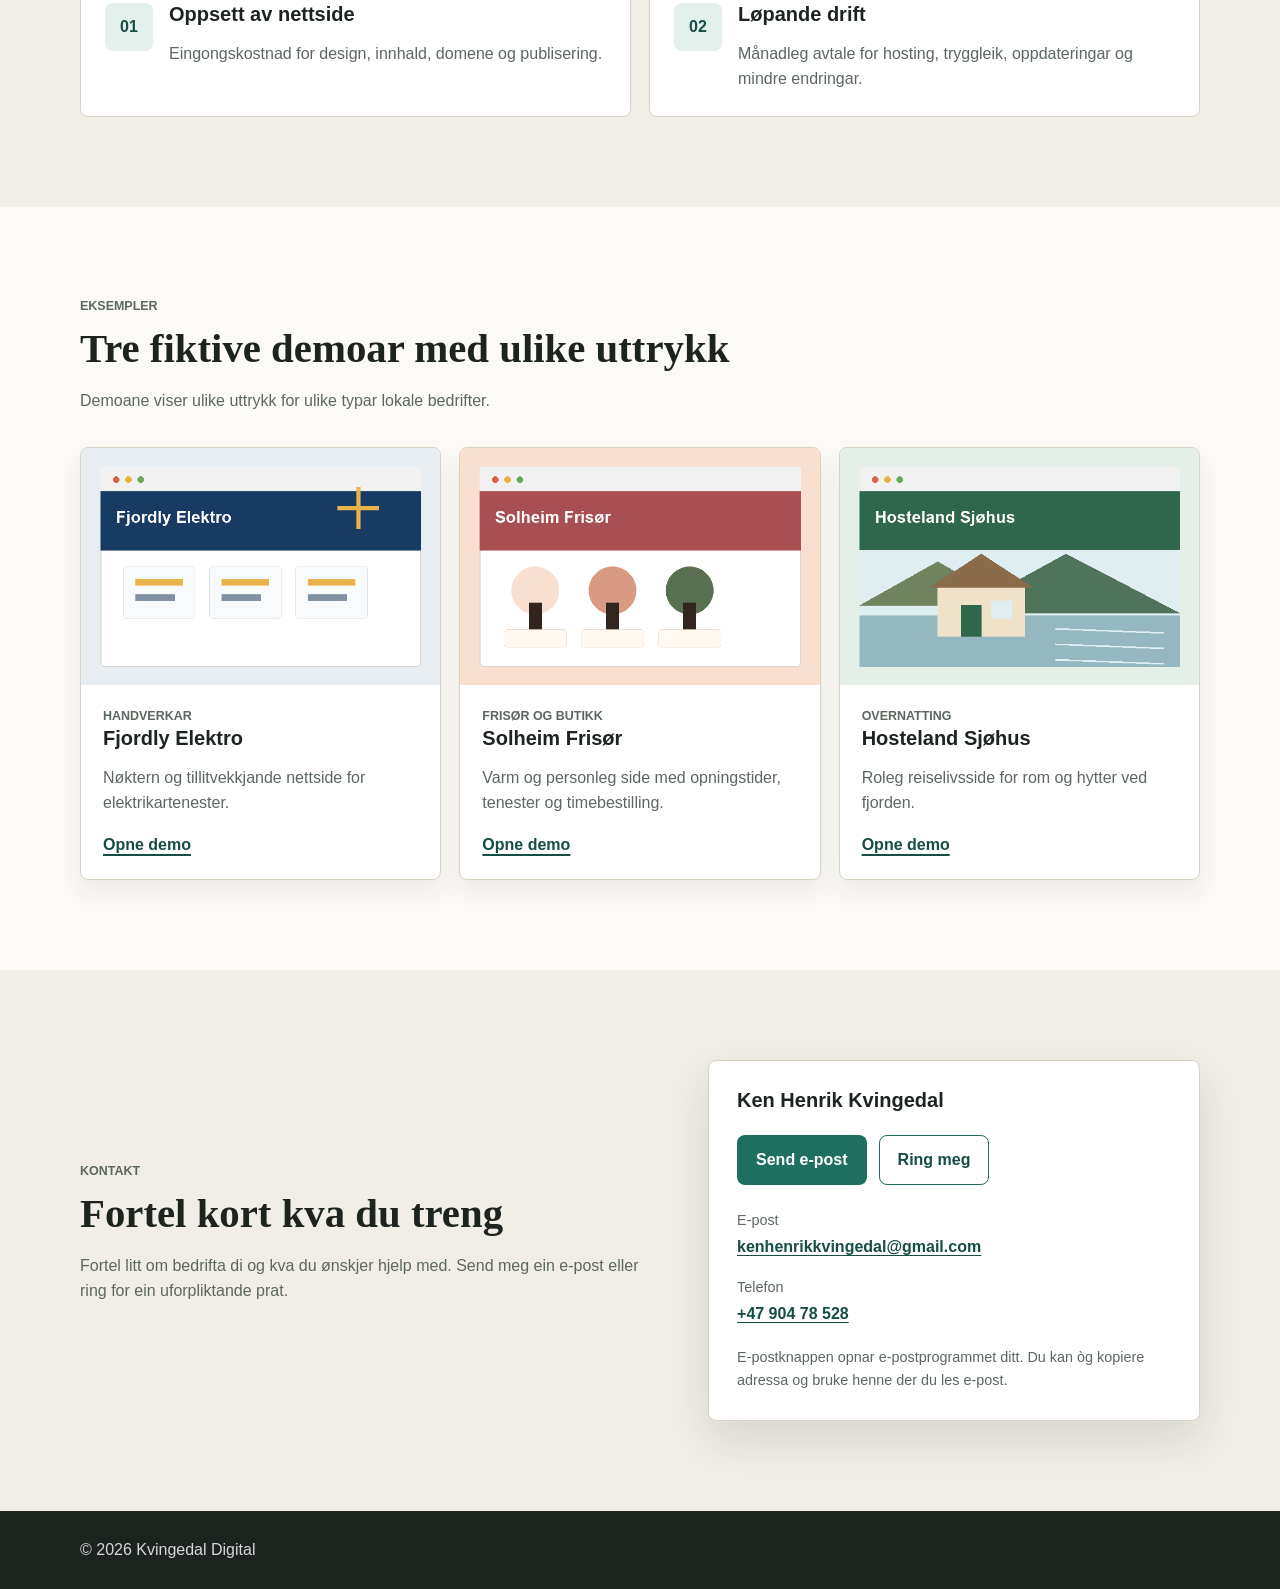
==== commit e6c7b78e: "Bedre kontaktskjema" ====
--- a/index.html
+++ b/index.html
@@ -22,7 +22,7 @@
     <meta property="og:locale" content="nn_NO">
     <link rel="icon" href="./favicon.svg?v=2" type="image/svg+xml">
     <link rel="manifest" href="./site.webmanifest">
-    <link rel="stylesheet" href="./styles.css?v=5">
+    <link rel="stylesheet" href="./styles.css?v=6">
   </head>
   <body>
     <a class="skip-link" href="#innhold">Hopp til innhald</a>
@@ -163,44 +163,29 @@
             <p class="section-label">Kontakt</p>
             <h2 id="kontakt-title">Fortel kort kva du treng</h2>
             <p>
-              Send ei melding, så tek eg kontakt for ein uforpliktande prat om kva som passar
-              for bedrifta di.
+              Fortel litt om bedrifta di og kva du ønskjer hjelp med.
+              Send meg ein e-post eller ring for ein uforpliktande prat.
             </p>
-            <div class="contact-lines" aria-label="Kontaktinformasjon">
-              <a href="mailto:kenhenrikkvingedal@gmail.com">kenhenrikkvingedal@gmail.com</a>
-              <a href="tel:+4790478528">+47 904 78 528</a>
+          </div>
+
+          <div class="contact-card">
+            <h3>Ken Henrik Kvingedal</h3>
+            <div class="contact-actions">
+              <a class="button primary" href="mailto:kenhenrikkvingedal@gmail.com">Send e-post</a>
+              <a class="button outline" href="tel:+4790478528">Ring meg</a>
             </div>
-          </div>
-
-          <form class="contact-form" id="contact-form" novalidate>
-            <div class="form-row">
-              <label for="name">Namn</label>
-              <input id="name" name="name" type="text" autocomplete="name" required>
-            </div>
-            <div class="form-row">
-              <label for="email">E-post</label>
-              <input id="email" name="email" type="email" autocomplete="email" required>
-            </div>
-            <div class="form-row">
-              <label for="phone">Telefon <span>valfritt</span></label>
-              <input id="phone" name="phone" type="tel" autocomplete="tel">
-            </div>
-            <div class="form-row">
-              <label for="message">Melding</label>
-              <textarea id="message" name="message" rows="5" required></textarea>
-            </div>
-            <div class="honeypot" aria-hidden="true">
-              <label for="company">Firma</label>
-              <input id="company" name="company" type="text" tabindex="-1" autocomplete="off">
-            </div>
-            <p class="privacy">
-              Ved å sende inn skjemaet samtykkjer du til at opplysningane blir brukte til å svare
-              på henvendelsen din. Dei blir ikkje lagra vidare eller delte med andre, utover
-              tenesta som blir brukt til å sende meldinga.
-            </p>
-            <button class="button primary" type="submit">Send melding</button>
-            <p class="form-status" id="form-status" role="status" aria-live="polite"></p>
-          </form>
+            <dl class="contact-details">
+              <div>
+                <dt>E-post</dt>
+                <dd><a href="mailto:kenhenrikkvingedal@gmail.com">kenhenrikkvingedal@gmail.com</a></dd>
+              </div>
+              <div>
+                <dt>Telefon</dt>
+                <dd><a href="tel:+4790478528">+47 904 78 528</a></dd>
+              </div>
+            </dl>
+            <p class="contact-note">E-postknappen opnar e-postprogrammet ditt. Du kan òg kopiere adressa og bruke henne der du les e-post.</p>
+          </div>
         </div>
       </section>
     </main>
@@ -211,6 +196,6 @@
       </div>
     </footer>
 
-    <script src="./script.js?v=2"></script>
+    <script src="./script.js?v=3"></script>
   </body>
 </html>
--- a/styles.css
+++ b/styles.css
@@ -38,9 +38,7 @@
   color: inherit;
 }
 
-button,
-input,
-textarea {
+button {
   font: inherit;
 }
 
@@ -391,76 +389,57 @@
   text-underline-offset: 4px;
 }
 
-.contact-lines {
-  display: grid;
-  gap: 8px;
-  margin-top: 28px;
-}
-
-.contact-lines a {
+.contact-card {
+  min-width: 0;
+  padding: 28px;
+  background: var(--white);
+  border: 1px solid var(--line);
+  border-radius: 8px;
+  box-shadow: var(--shadow);
+}
+
+.contact-actions {
+  display: flex;
+  flex-wrap: wrap;
+  gap: 12px;
+  margin-top: 24px;
+}
+
+.button.outline {
+  border-color: var(--accent);
+  color: var(--accent-dark);
+  background: transparent;
+}
+
+.button.outline:hover {
+  background: #e4f0ec;
+}
+
+.contact-details {
+  display: grid;
+  gap: 16px;
+  margin: 24px 0 0;
+}
+
+.contact-details dt {
+  color: var(--muted);
+  font-size: 0.9rem;
+}
+
+.contact-details dd {
+  margin: 2px 0 0;
+}
+
+.contact-details a {
   color: var(--accent-dark);
   font-weight: 700;
-}
-
-.contact-form {
-  display: grid;
-  gap: 16px;
-  padding: 24px;
-  background: var(--white);
-  border: 1px solid var(--line);
-  border-radius: 8px;
-  box-shadow: var(--shadow);
-}
-
-.form-row {
-  display: grid;
-  gap: 7px;
-}
-
-.form-row label {
-  font-weight: 700;
-}
-
-.form-row span,
-.privacy {
-  color: var(--muted);
-  font-size: 0.92rem;
-}
-
-input,
-textarea {
-  width: 100%;
-  border: 1px solid #bfb8a8;
-  border-radius: 8px;
-  background: #fffdf9;
-  color: var(--ink);
-  padding: 12px 13px;
-}
-
-textarea {
-  resize: vertical;
-}
-
-.honeypot {
-  display: none;
-}
-
-.privacy {
-  margin: 0;
-}
-
-.form-status {
-  min-height: 24px;
-  margin: 0;
-  font-weight: 700;
-}
-
-.form-status.success {
-  color: #1f6f61;
-}
-
-.form-status.error {
-  color: #9c2f24;
+  overflow-wrap: anywhere;
+  text-underline-offset: 3px;
+}
+
+.contact-note {
+  margin: 20px 0 0;
+  font-size: 0.9rem;
 }
 
 .footer {
@@ -547,7 +526,7 @@
     padding: 62px 0;
   }
 
-  .contact-form,
+  .contact-card,
   .service-item {
     padding: 18px;
   }
